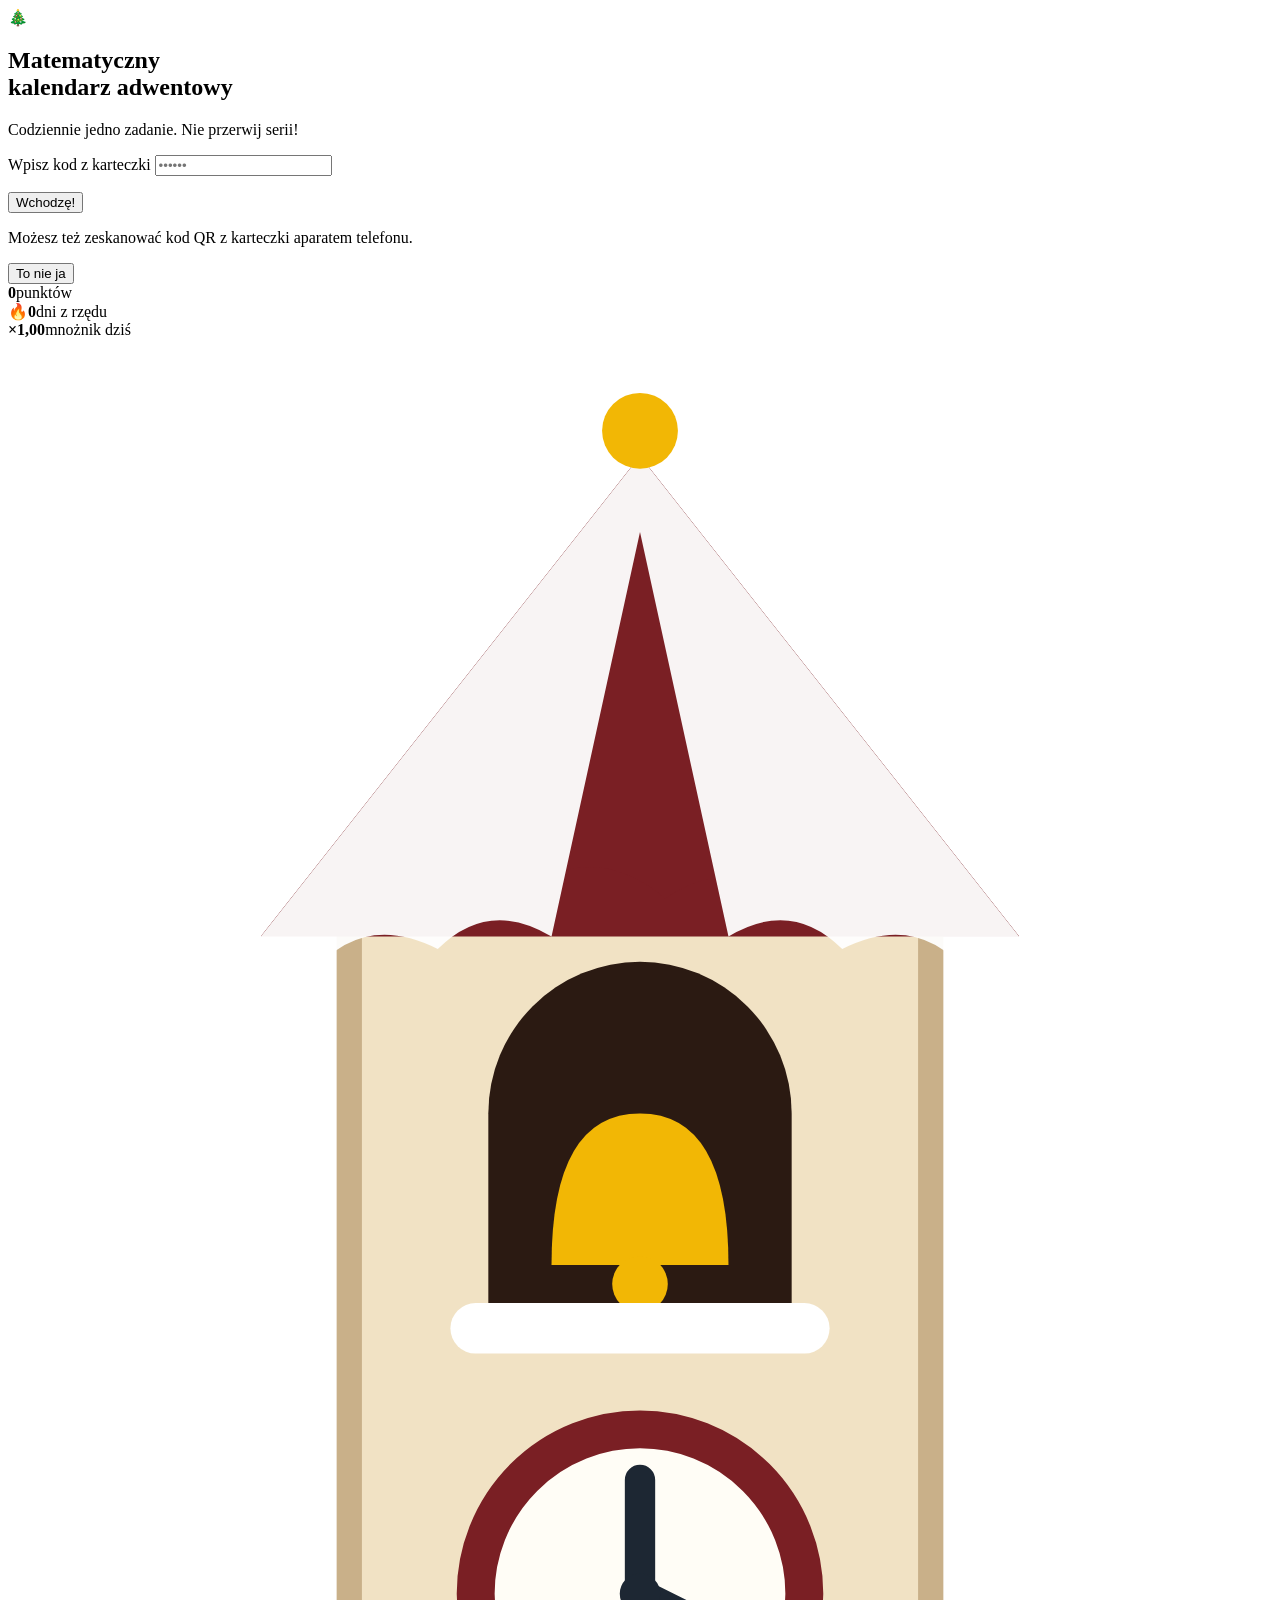
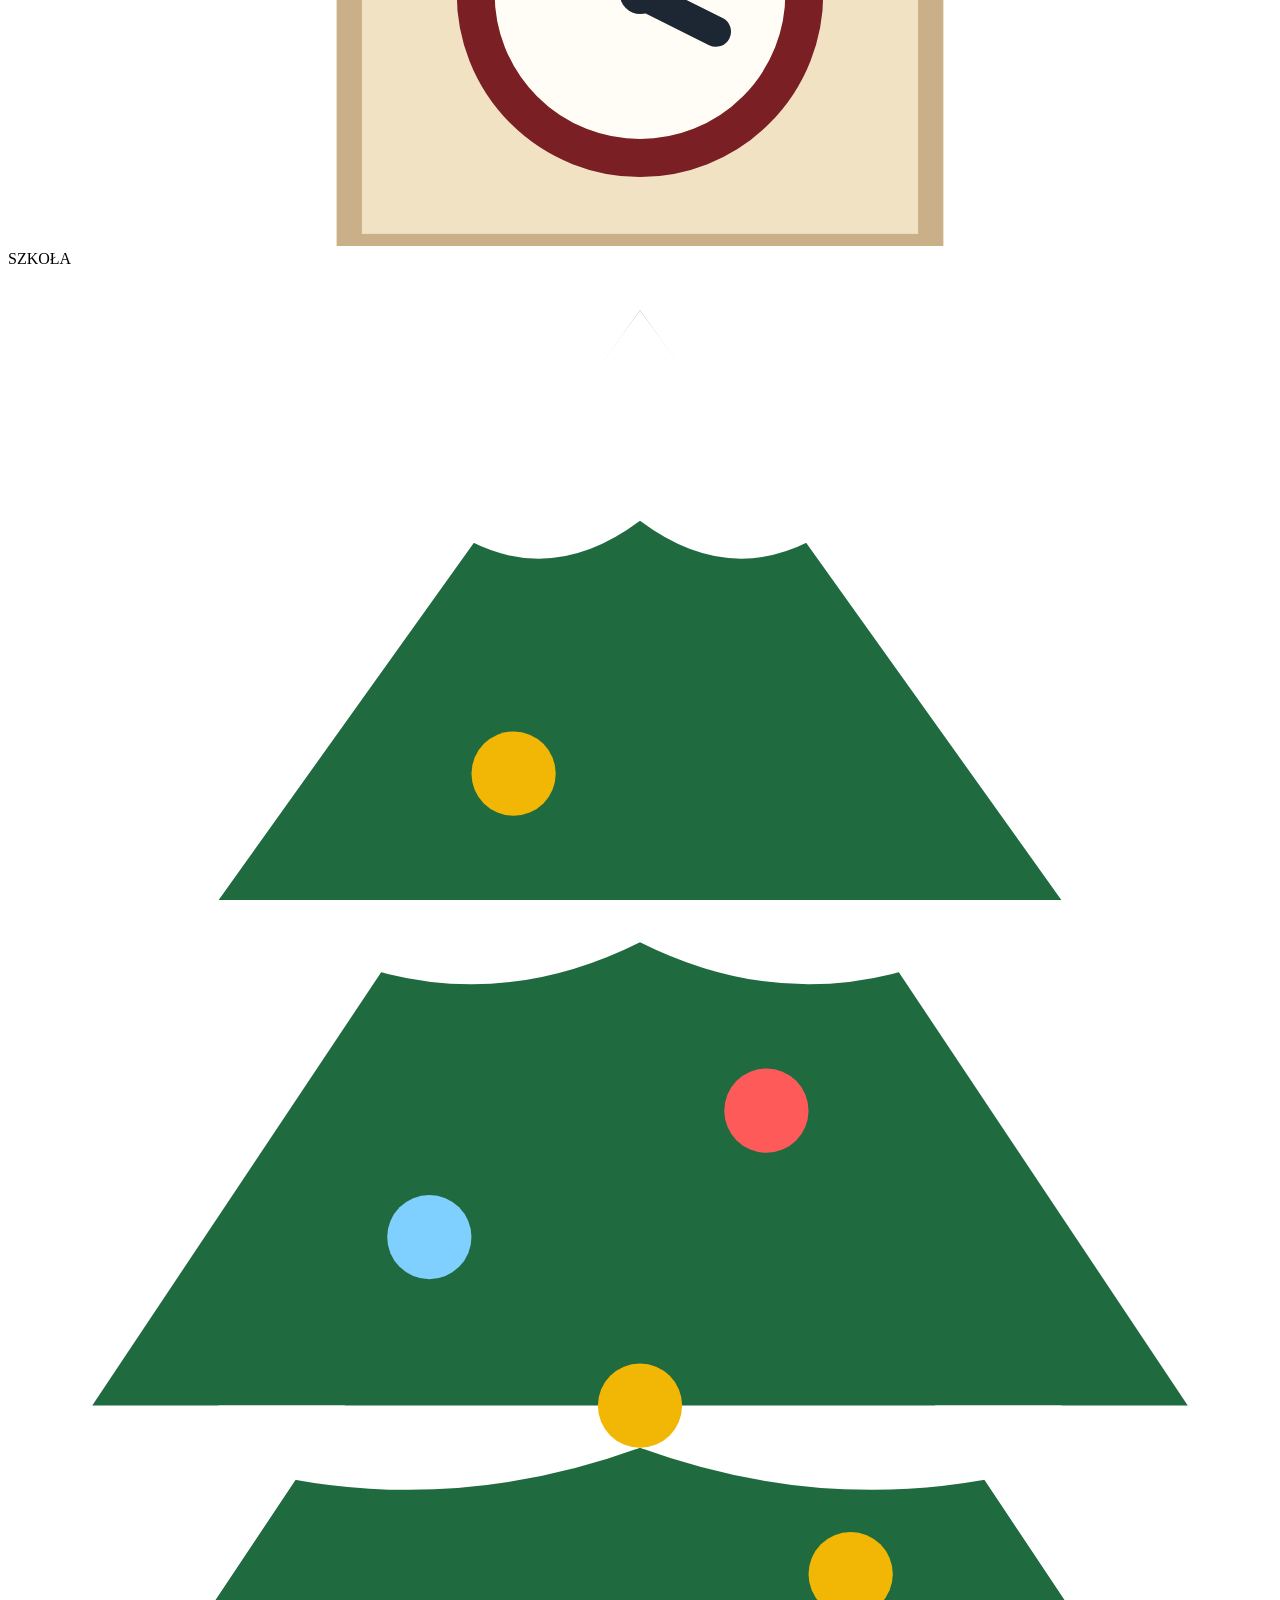
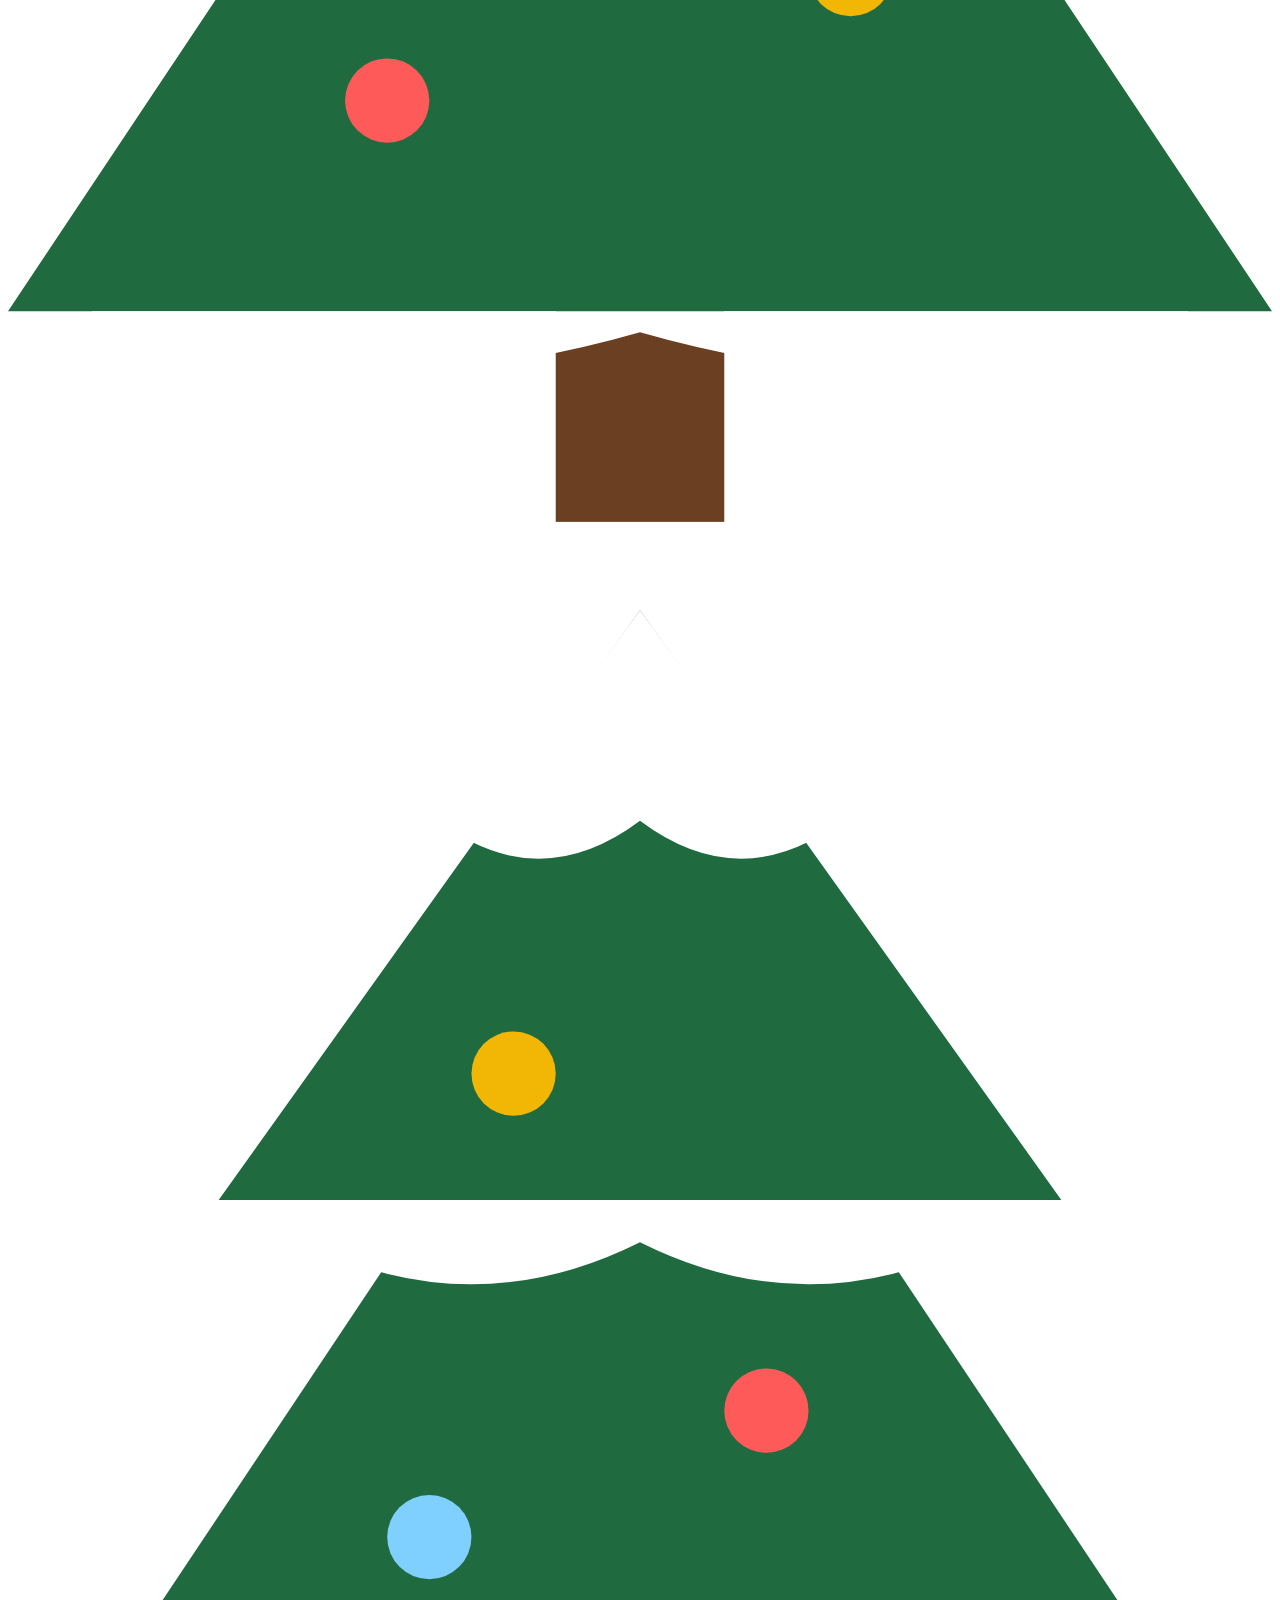
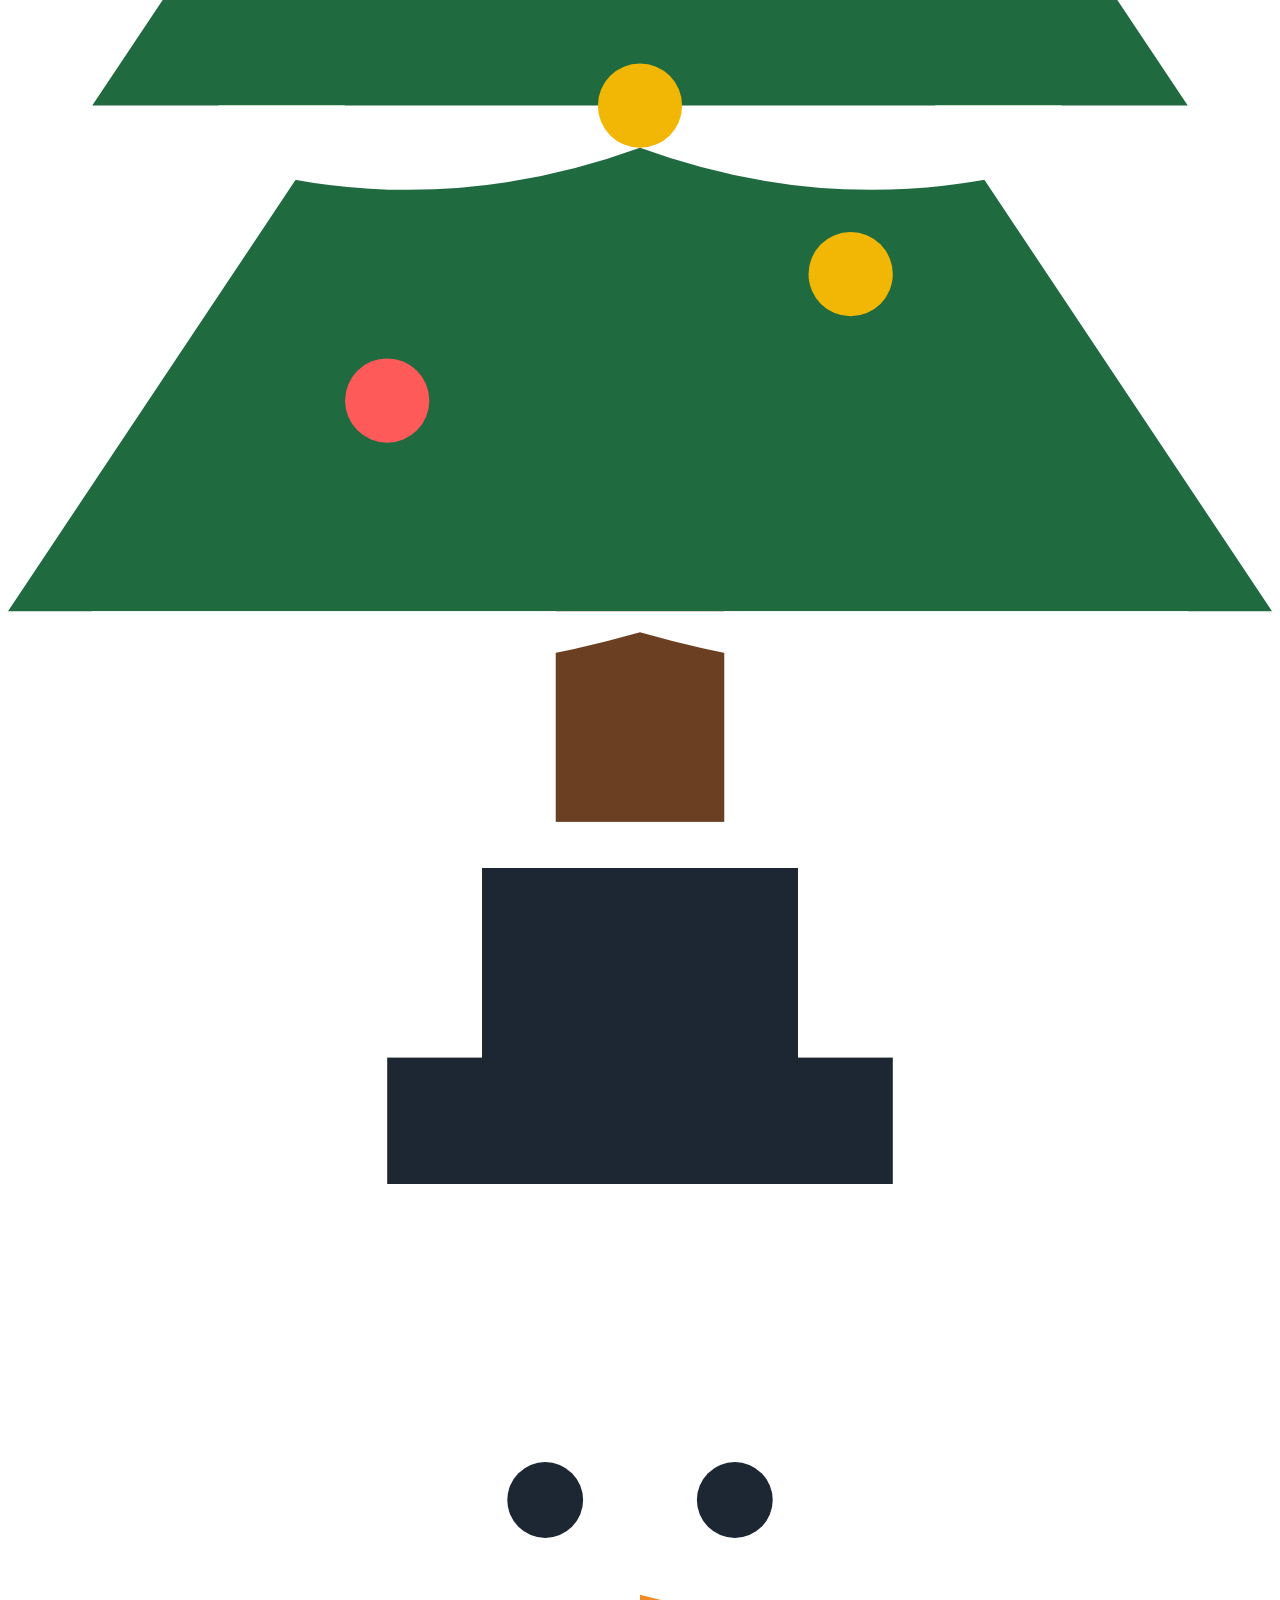
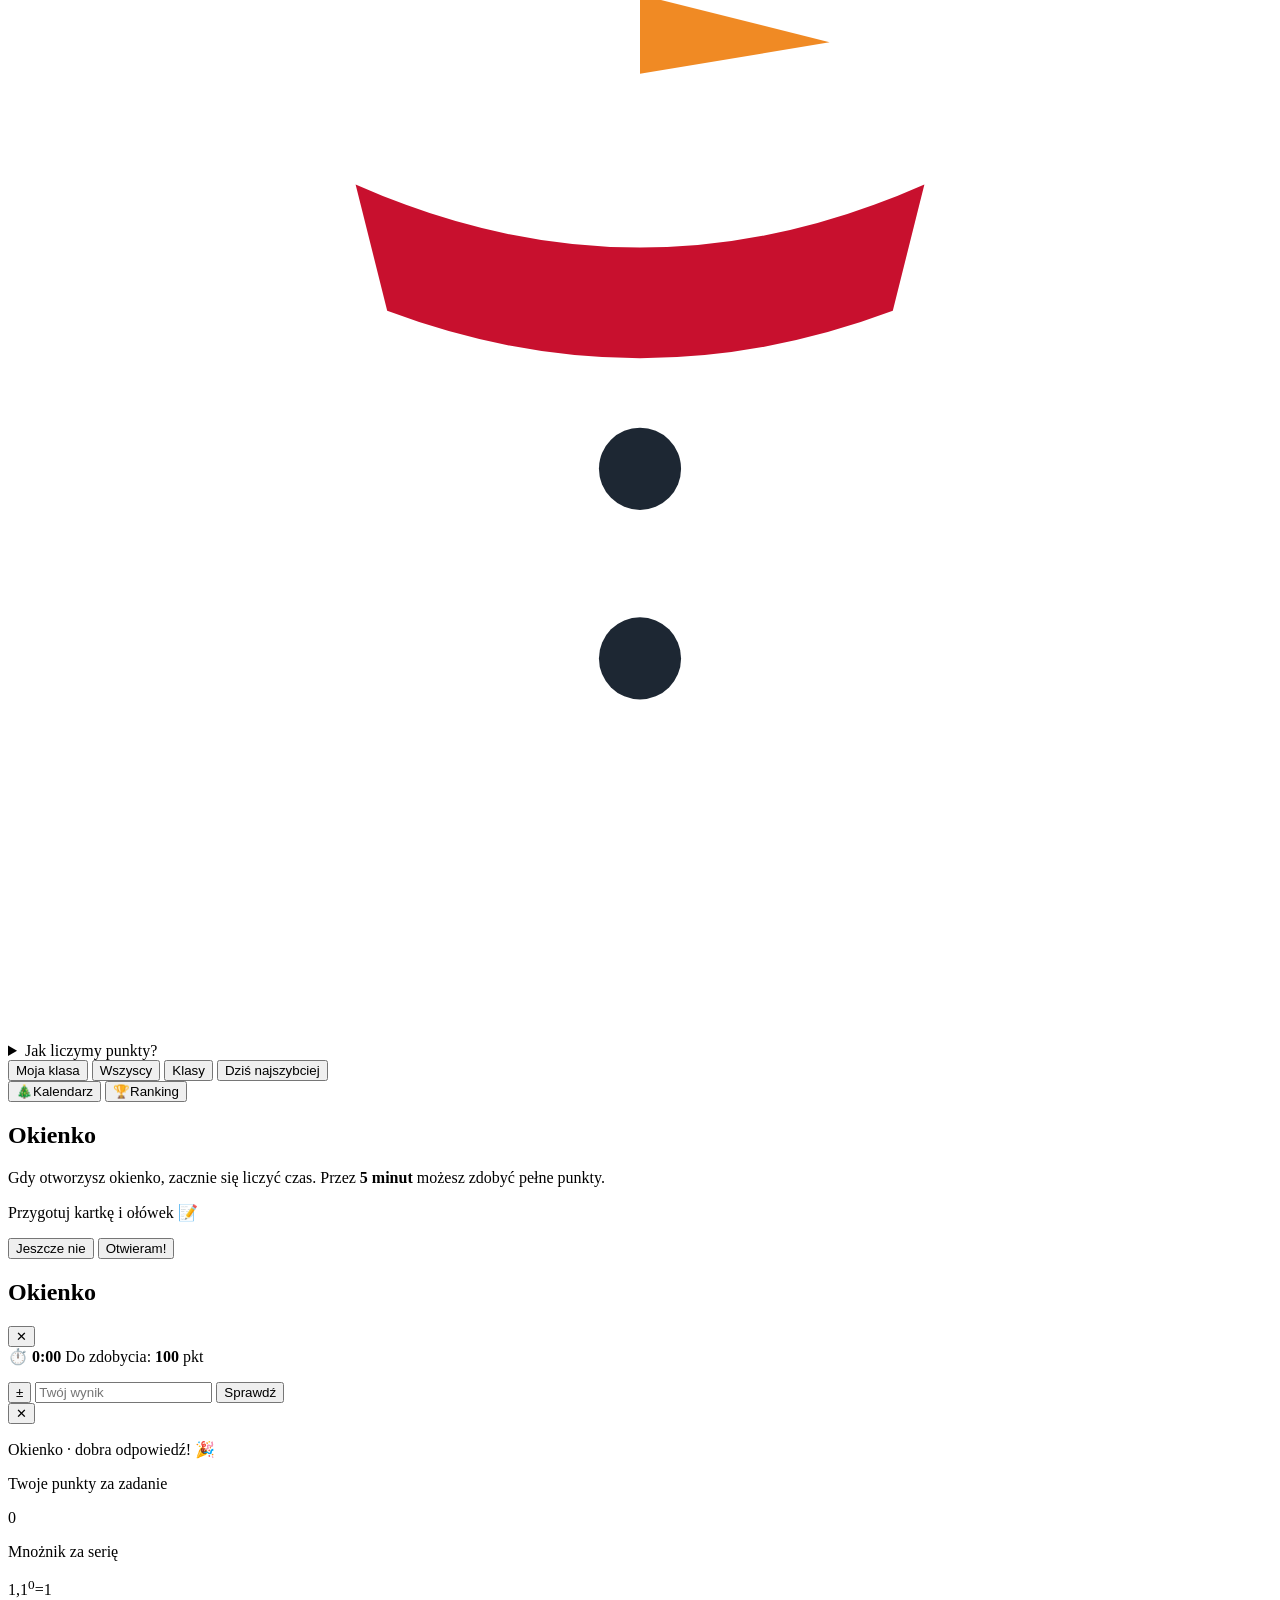
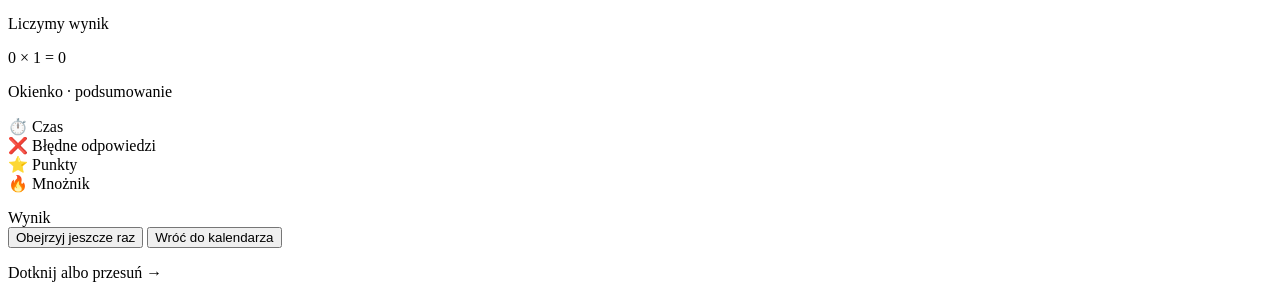
==== app/static/index.html @ 41e5430b "Add wrapped-style score story, GCP setup and deploy scripts" ====
<!doctype html>
<html lang="pl">
<head>
  <meta charset="utf-8">
  <meta name="viewport" content="width=device-width, initial-scale=1, viewport-fit=cover">
  <meta name="theme-color" content="#0f2a3f">
  <meta name="apple-mobile-web-app-capable" content="yes">
  <meta name="apple-mobile-web-app-status-bar-style" content="black-translucent">
  <meta name="apple-mobile-web-app-title" content="Adwent">
  <title>Matematyczny kalendarz adwentowy</title>
  <link rel="manifest" href="/manifest.json">
  <link rel="icon" href="/icon.svg" type="image/svg+xml">
  <link rel="apple-touch-icon" href="/icon.svg">
  <link rel="stylesheet" href="/style.css">
</head>
<body class="kid">
<div class="snow"></div>

<section id="login" class="screen login-screen hidden">
  <div class="login-hero">🎄</div>
  <h1>Matematyczny<br>kalendarz adwentowy</h1>
  <p class="lead">Codziennie jedno zadanie. Nie przerwij serii!</p>
  <form id="login-form" class="panel">
    <label for="code" class="label">Wpisz kod z karteczki</label>
    <input id="code" class="code-input" inputmode="numeric" pattern="[0-9]*" autocomplete="one-time-code" maxlength="6" placeholder="••••••">
    <p class="error" id="login-error"></p>
    <button class="btn block">Wchodzę!</button>
    <p class="muted hint">Możesz też zeskanować kod QR z karteczki aparatem telefonu.</p>
  </form>
</section>

<section id="main" class="hidden">
  <header class="topbar">
    <div class="who">
      <strong id="nick"></strong>
      <span id="class-name"></span>
    </div>
    <button class="btn ghost small" id="logout">To nie ja</button>
  </header>

  <div class="stats">
    <div class="stat"><b id="total">0</b><span>punktów</span></div>
    <div class="stat streak"><b><span class="flame">🔥</span><span id="streak">0</span></b><span>dni z rzędu</span></div>
    <div class="stat"><b id="mult">×1,00</b><span>mnożnik dziś</span></div>
  </div>

  <main class="content">
    <div id="tab-calendar">
      <p id="phase-note" class="panel note hidden"></p>
      <div class="school" aria-label="Kalendarz adwentowy w kształcie szkoły">
        <svg class="tower" viewBox="0 0 100 118" aria-hidden="true">
          <rect x="27" y="44" width="46" height="74" fill="#f1e2c4" stroke="#c9b089" stroke-width="2"/>
          <path d="M20 46 L50 8 L80 46 Z" fill="#7a1f24"/>
          <path d="M20 46 L50 8 L80 46 L74 46 Q70 41 64 44 Q58 39 52 43 Q46 38 40 43 Q34 39 28 44 Q24 42 20 46 Z" fill="#7a1f24"/>
          <path d="M50 8 L80 46 L76 49 Q72 44 66 47 Q62 43 57 46 L50 14 L43 46 Q38 43 34 47 Q28 44 24 49 L20 46 Z" fill="#fff" opacity=".95"/>
          <circle cx="50" cy="6" r="3" fill="#f2b705"/>
          <path d="M38 76 V60 a12 12 0 0 1 24 0 V76 Z" fill="#2b1a12"/>
          <path d="M43 72 q0 -12 7 -12 q7 0 7 12 Z" fill="#f2b705"/>
          <circle cx="50" cy="73.5" r="2.2" fill="#f2b705"/>
          <rect x="35" y="75" width="30" height="4" rx="2" fill="#fff"/>
          <circle cx="50" cy="98" r="13" fill="#fffdf6" stroke="#7a1f24" stroke-width="3"/>
          <path d="M50 98 V89 M50 98 L56 101" stroke="#1d2733" stroke-width="2.4" stroke-linecap="round"/>
          <circle cx="50" cy="98" r="1.6" fill="#1d2733"/>
        </svg>
        <div class="roof"></div>
        <div class="facade">
          <div class="sign"><span>SZKOŁA</span></div>
          <div class="floors" id="grid"></div>
          <div class="ground">
            <div class="ground-window"></div>
            <div class="entrance">
              <div class="wreath"></div>
              <div class="entrance-door"></div>
              <div class="steps"></div>
            </div>
            <div class="ground-window"></div>
          </div>
        </div>
        <svg class="tree left" viewBox="0 0 60 90" aria-hidden="true"><use href="#tree"/></svg>
        <svg class="tree right" viewBox="0 0 60 90" aria-hidden="true"><use href="#tree"/></svg>
        <svg class="snowman" viewBox="0 0 40 56" aria-hidden="true">
          <circle cx="20" cy="42" r="13" fill="#fff"/><circle cx="20" cy="22" r="9.5" fill="#fff"/>
          <rect x="12" y="6" width="16" height="4" fill="#1d2733"/><rect x="15" y="0" width="10" height="8" fill="#1d2733"/>
          <circle cx="17" cy="20" r="1.2" fill="#1d2733"/><circle cx="23" cy="20" r="1.2" fill="#1d2733"/>
          <path d="M20 23 l6 1.5 -6 1 Z" fill="#f08a24"/>
          <path d="M11 29 q9 4 18 0 l-1 4 q-8 3 -16 0 Z" fill="#c8102e"/>
          <circle cx="20" cy="38" r="1.3" fill="#1d2733"/><circle cx="20" cy="44" r="1.3" fill="#1d2733"/>
        </svg>
        <div class="snowbank"></div>
      </div>
      <svg width="0" height="0" style="position:absolute" aria-hidden="true">
        <symbol id="tree" viewBox="0 0 60 90">
          <rect x="26" y="74" width="8" height="14" fill="#6b3f22"/>
          <path d="M30 2 L50 30 H40 L56 54 H44 L60 78 H0 L16 54 H4 L20 30 H10 Z" fill="#1f6b3f"/>
          <path d="M30 2 L38 13 Q34 15 30 12 Q26 15 22 13 Z M14 32 Q22 36 30 32 Q38 36 46 32 L44 30 H16 Z M8 56 Q19 60 30 56 Q41 60 52 56 L50 54 H10 Z M3 79 Q16 83 30 79 Q44 83 57 79 L56 78 H4 Z" fill="#fff"/>
          <circle cx="24" cy="24" r="2" fill="#f2b705"/><circle cx="36" cy="40" r="2" fill="#ff5a5a"/>
          <circle cx="20" cy="46" r="2" fill="#7fd0ff"/><circle cx="40" cy="62" r="2" fill="#f2b705"/>
          <circle cx="18" cy="68" r="2" fill="#ff5a5a"/><circle cx="30" cy="54" r="2" fill="#f2b705"/>
        </symbol>
      </svg>
      <details class="panel rules">
        <summary>Jak liczymy punkty?</summary>
        <p class="rules-formula">P = (100 − 10·<i>m</i> − 1·<i>b</i>) × 1,1<sup class="gold">N</sup></p>
        <ul>
          <li><b>m</b> – zaczęte minuty ponad 5:00 (pierwsze 5 minut bez kary)</li>
          <li><b>b</b> – błędne odpowiedzi</li>
          <li><b class="gold">N</b> – ile dni z rzędu masz rozwiązane przed dzisiaj</li>
          <li>Za dobrą odpowiedź zawsze co najmniej 10 pkt.</li>
          <li>Opuszczony dzień zeruje serię!</li>
        </ul>
      </details>
    </div>

    <div id="tab-rankings" class="hidden">
      <div class="subtabs" id="ranking-tabs">
        <button class="subtab active" data-r="my_class">Moja klasa</button>
        <button class="subtab" data-r="school">Wszyscy</button>
        <button class="subtab" data-r="classes">Klasy</button>
        <button class="subtab" data-r="today">Dziś najszybciej</button>
      </div>
      <div id="ranking-body" class="panel ranking"></div>
    </div>
  </main>

  <nav class="bottom-nav">
    <button class="tab active" data-tab="calendar"><span>🎄</span>Kalendarz</button>
    <button class="tab" data-tab="rankings"><span>🏆</span>Ranking</button>
  </nav>
</section>

<div id="intro-modal" class="sheet-bg hidden">
  <div class="sheet small-sheet">
    <h2>Okienko <span id="intro-day"></span></h2>
    <p>Gdy otworzysz okienko, zacznie się liczyć czas. Przez <b>5 minut</b> możesz zdobyć pełne punkty.</p>
    <p class="muted">Przygotuj kartkę i ołówek 📝</p>
    <div class="sheet-actions">
      <button class="btn secondary" data-close>Jeszcze nie</button>
      <button class="btn" id="intro-go">Otwieram!</button>
    </div>
  </div>
</div>

<div id="task-modal" class="sheet-bg hidden">
  <div class="sheet task-sheet">
    <div class="sheet-head">
      <h2>Okienko <span id="task-day"></span></h2>
      <button class="close" data-close aria-label="Zamknij">✕</button>
    </div>
    <div class="timer" id="timer-box">
      <span>⏱️ <b id="timer">0:00</b></span>
      <span>Do zdobycia: <b id="potential">100</b> pkt</span>
    </div>
    <div class="sheet-body">
      <div class="task-text" id="task-text"></div>
    </div>
    <form id="answer-form" class="answer-bar">
      <p class="feedback" id="feedback"></p>
      <div class="answer-row">
        <button type="button" class="btn secondary sign" id="sign-toggle" aria-label="Zmień znak">±</button>
        <input id="answer" class="answer-input" inputmode="decimal" autocomplete="off" placeholder="Twój wynik">
        <button class="btn green">Sprawdź</button>
      </div>
    </form>
  </div>
</div>


<div id="wrapped" class="wrapped hidden" aria-live="polite">
  <div class="wr-progress" id="wr-progress"><i></i><i></i><i></i><i></i></div>
  <button class="wr-close" id="wr-close" aria-label="Zamknij">✕</button>

  <section class="wr-slide s-points">
    <p class="wr-kicker">Okienko <span class="wr-day"></span> · dobra odpowiedź! 🎉</p>
    <p class="wr-label">Twoje punkty za zadanie</p>
    <div class="wr-big" id="wr-base">0</div>
    <ul class="wr-rows" id="wr-rows"></ul>
  </section>

  <section class="wr-slide s-mult">
    <p class="wr-kicker">Mnożnik za serię</p>
    <div class="wr-formula"><span>1,1</span><sup id="wr-n">0</sup><span class="wr-eq">=</span><span id="wr-mult">1</span></div>
    <div class="wr-chips" id="wr-chips"></div>
    <p class="wr-text" id="wr-mult-text"></p>
  </section>

  <section class="wr-slide s-score">
    <p class="wr-kicker">Liczymy wynik</p>
    <div class="wr-equation">
      <span class="eq-part" id="wr-eq-points">0</span>
      <span class="eq-part" id="wr-eq-times">× 1</span>
      <span class="eq-part eq-eq" id="wr-eq-eq">=</span>
      <span class="eq-part slot" id="wr-eq-result">0</span>
    </div>
    <p class="wr-text" id="wr-score-text"></p>
  </section>

  <section class="wr-slide s-summary">
    <p class="wr-kicker">Okienko <span class="wr-day"></span> · podsumowanie</p>
    <div class="wr-card">
      <p class="wr-task" id="wr-task"></p>
      <dl class="wr-stats">
        <div><dt>⏱️ Czas</dt><dd id="wr-sum-time"></dd></div>
        <div><dt>❌ Błędne odpowiedzi</dt><dd id="wr-sum-wrong"></dd></div>
        <div><dt>⭐ Punkty</dt><dd id="wr-sum-base"></dd></div>
        <div><dt>🔥 Mnożnik</dt><dd id="wr-sum-mult"></dd></div>
      </dl>
      <div class="wr-final"><span>Wynik</span><b id="wr-sum-score"></b></div>
    </div>
    <div class="wr-actions">
      <button class="btn secondary" id="wr-replay">Obejrzyj jeszcze raz</button>
      <button class="btn" id="wr-done">Wróć do kalendarza</button>
    </div>
  </section>

  <p class="wr-hint" id="wr-hint">Dotknij albo przesuń →</p>
</div>

<script src="/kid.js"></script>
</body>
</html>
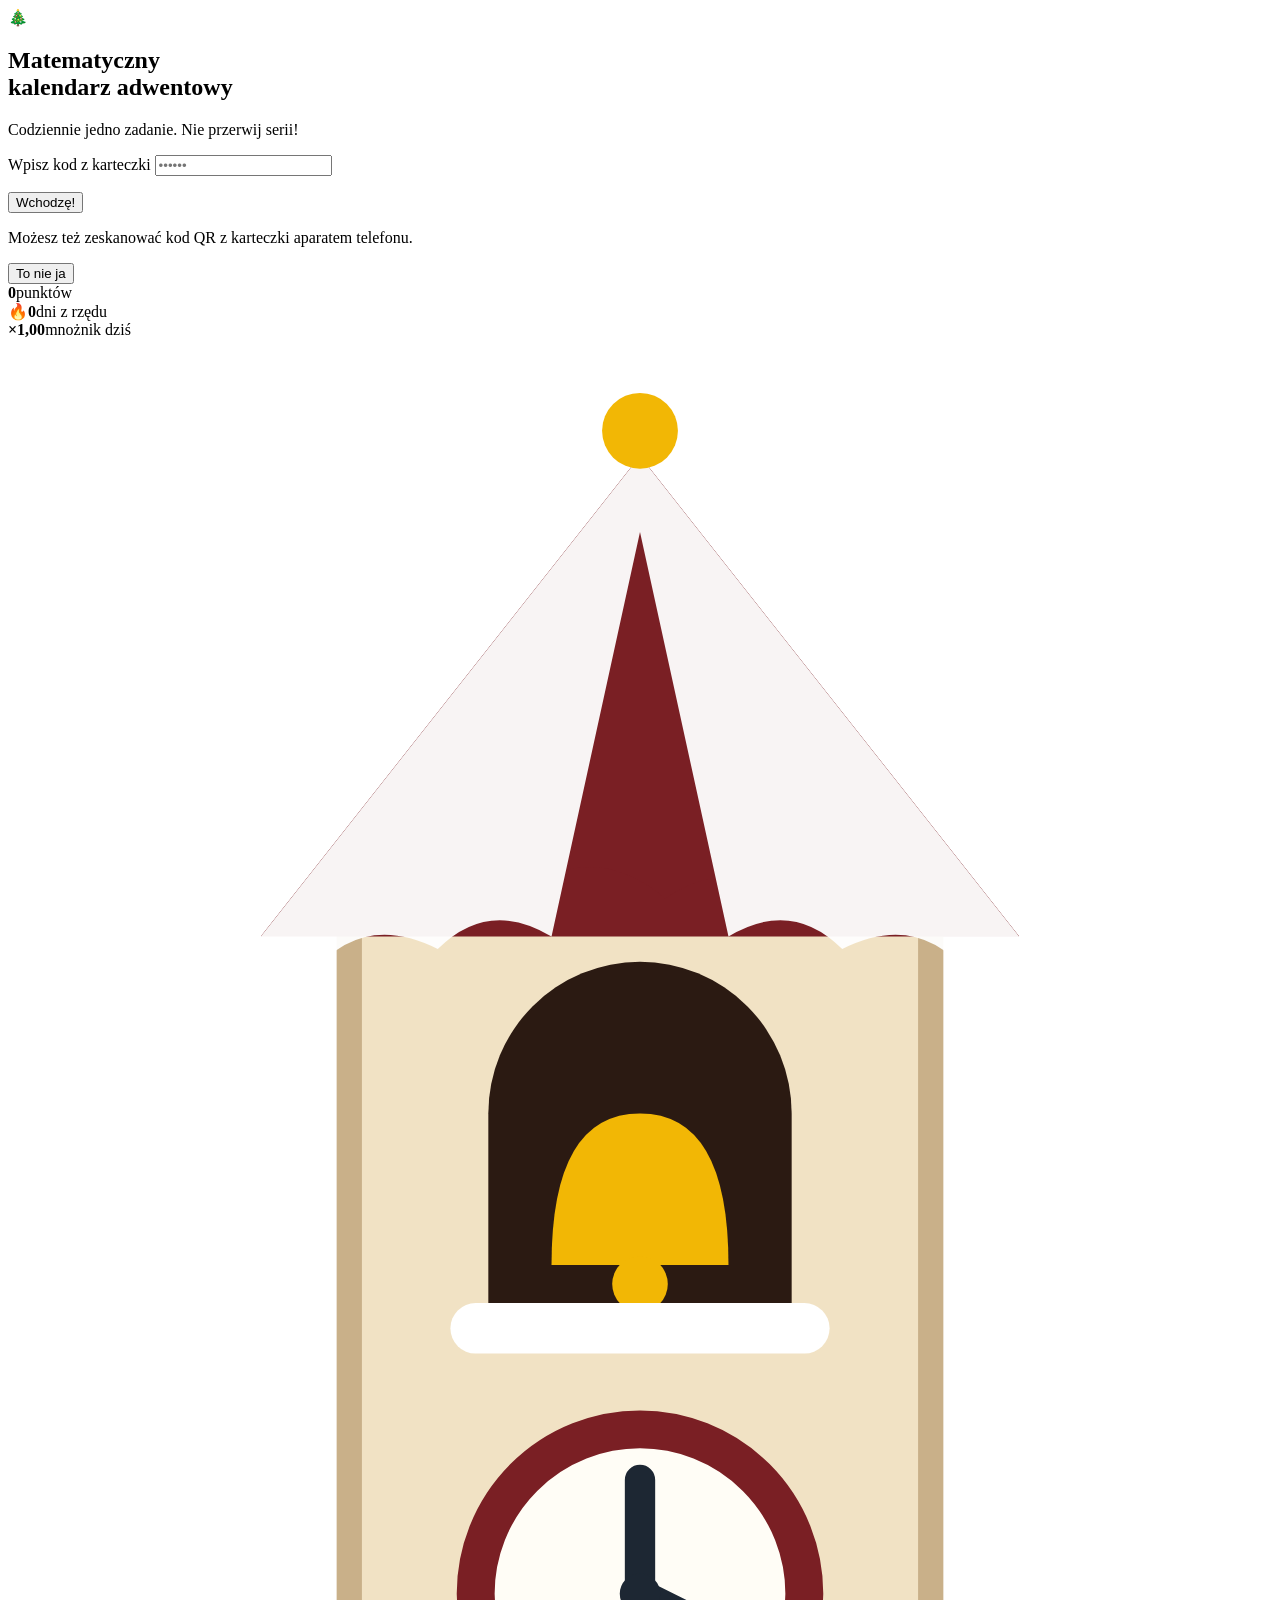
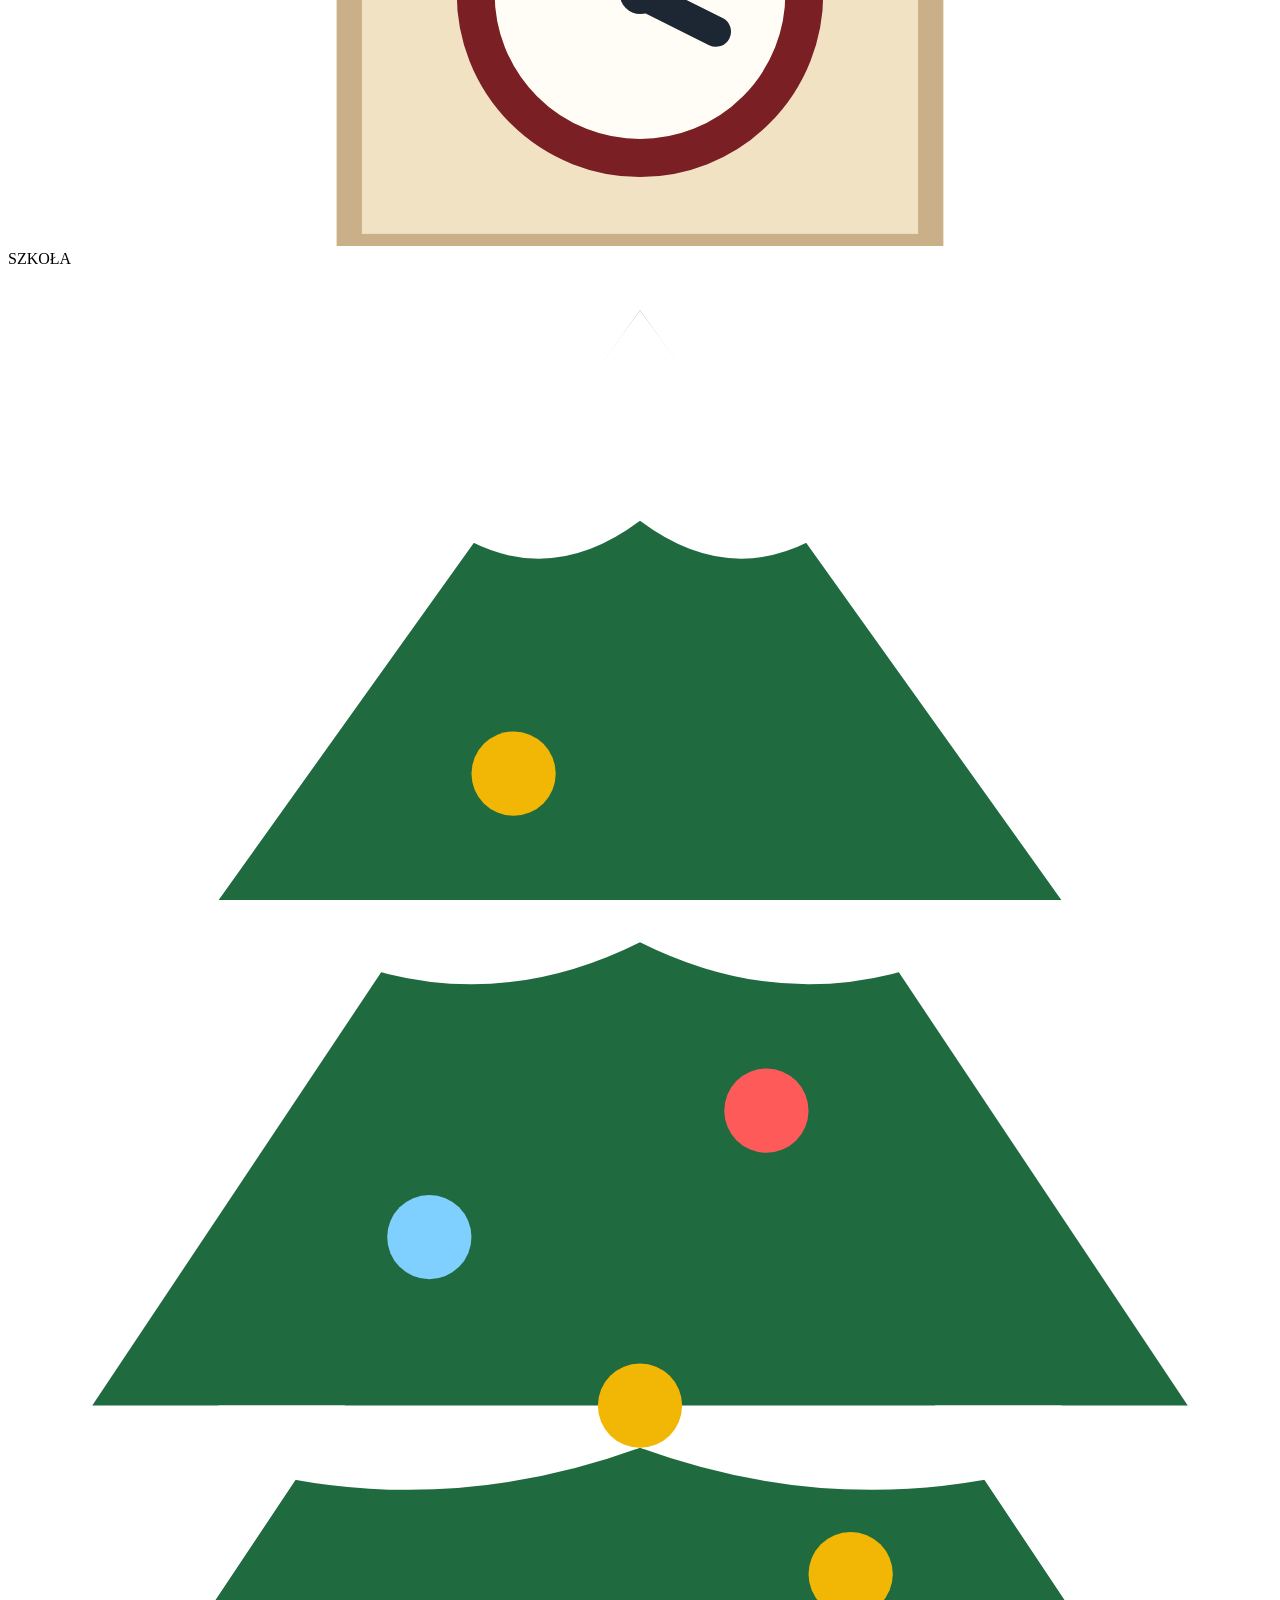
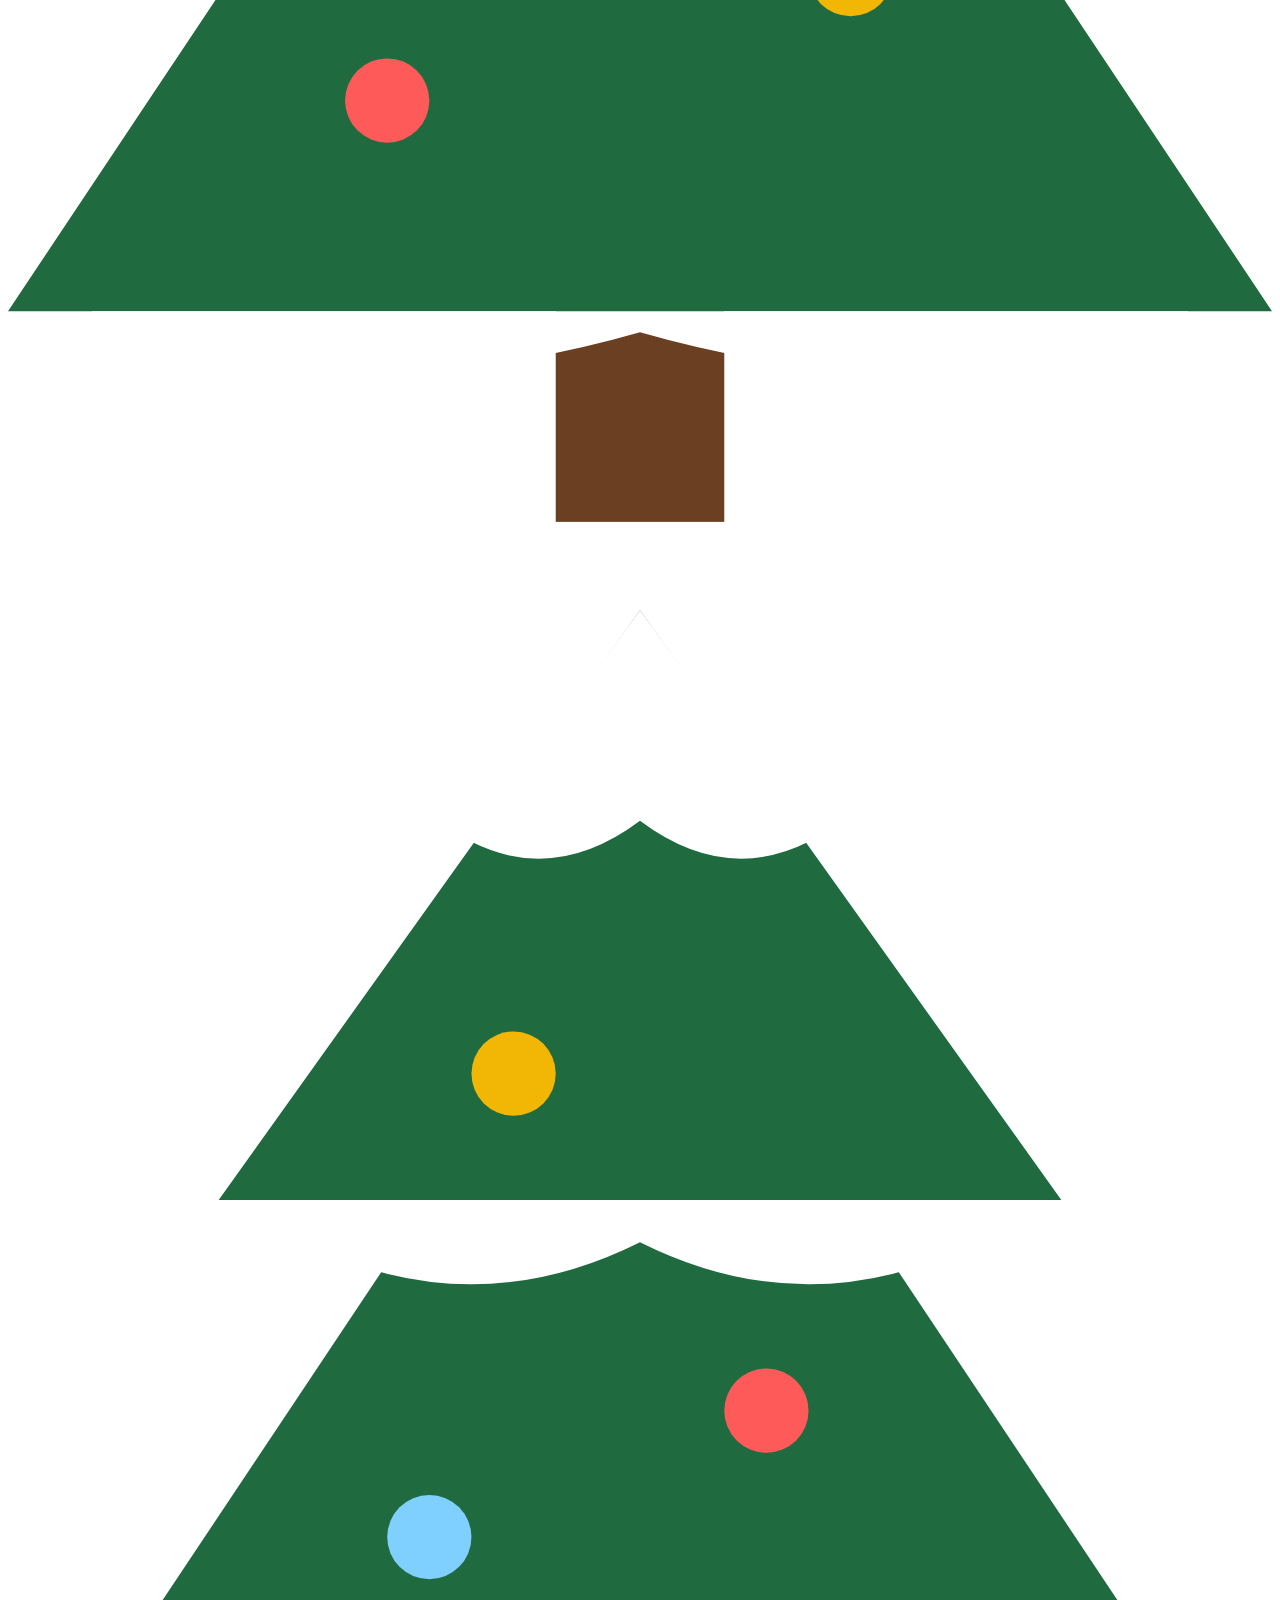
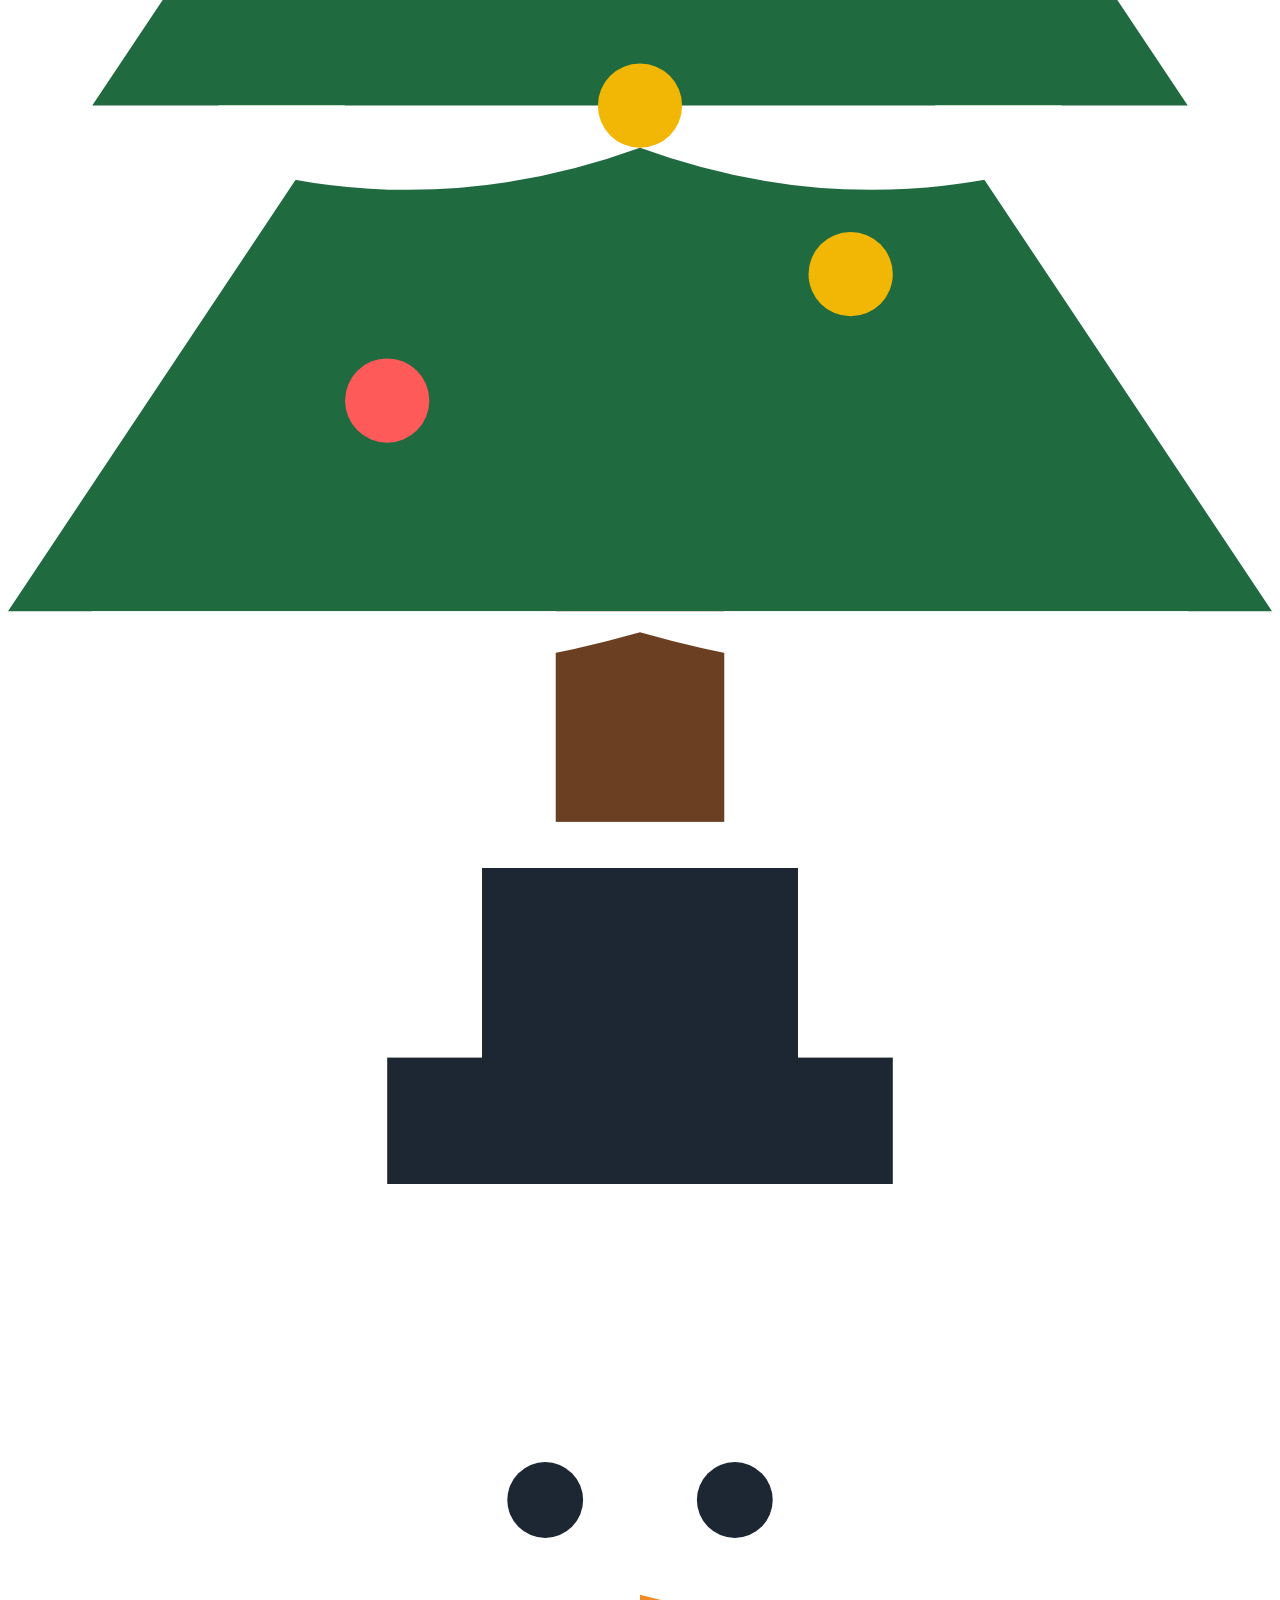
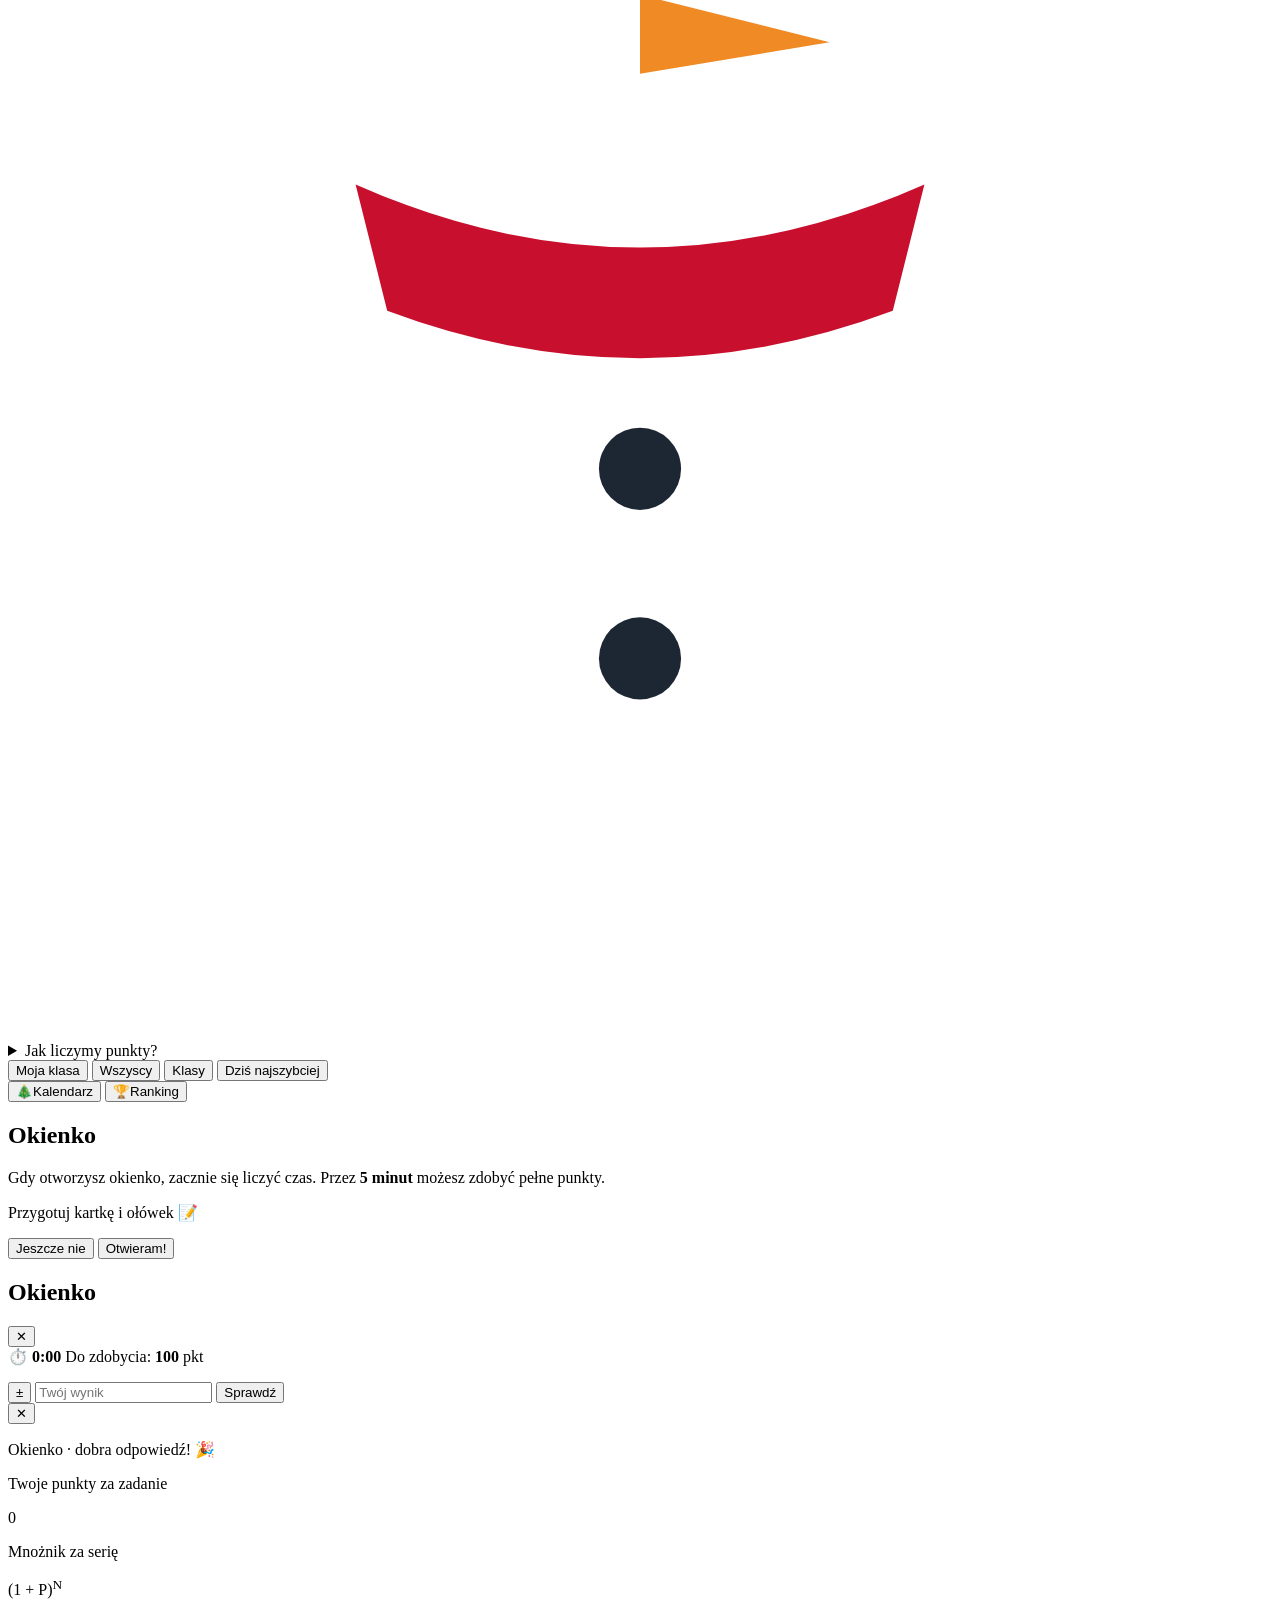
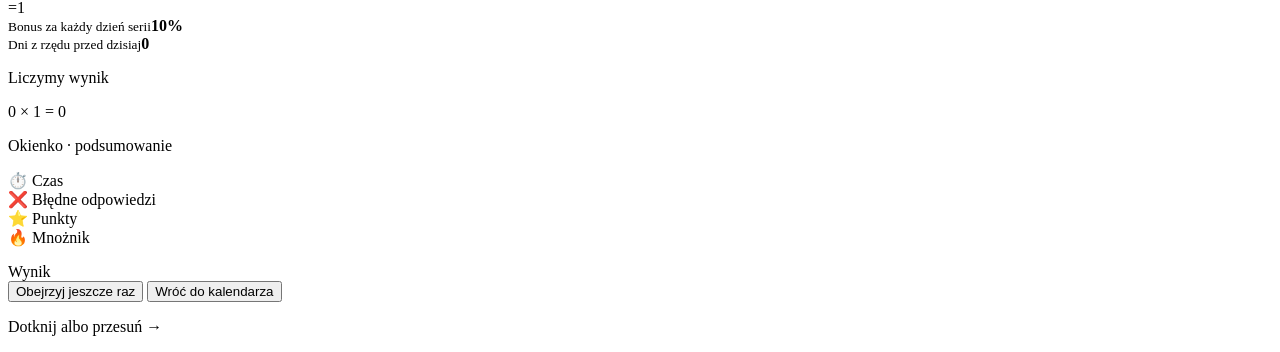
==== commit 57ad41bf: "Animate streak bonus and days flying into the (1 + P)^N multiplier formula" ====
--- a/app/static/index.html
+++ b/app/static/index.html
@@ -178,7 +178,12 @@
 
   <section class="wr-slide s-mult">
     <p class="wr-kicker">Mnożnik za serię</p>
-    <div class="wr-formula"><span>1,1</span><sup id="wr-n">0</sup><span class="wr-eq">=</span><span id="wr-mult">1</span></div>
+    <div class="wr-formula">(1 + <span class="wr-var" id="wr-p">P</span>)<sup class="wr-var" id="wr-n">N</sup></div>
+    <div class="wr-formula wr-result"><span class="wr-eq">=</span><span id="wr-mult">1</span></div>
+    <div class="wr-facts">
+      <div class="wr-fact" id="wr-fact-p"><small>Bonus za każdy dzień serii</small><b id="wr-fact-p-val">10%</b></div>
+      <div class="wr-fact" id="wr-fact-n"><small>Dni z rzędu przed dzisiaj</small><b id="wr-fact-n-val">0</b></div>
+    </div>
     <div class="wr-chips" id="wr-chips"></div>
     <p class="wr-text" id="wr-mult-text"></p>
   </section>
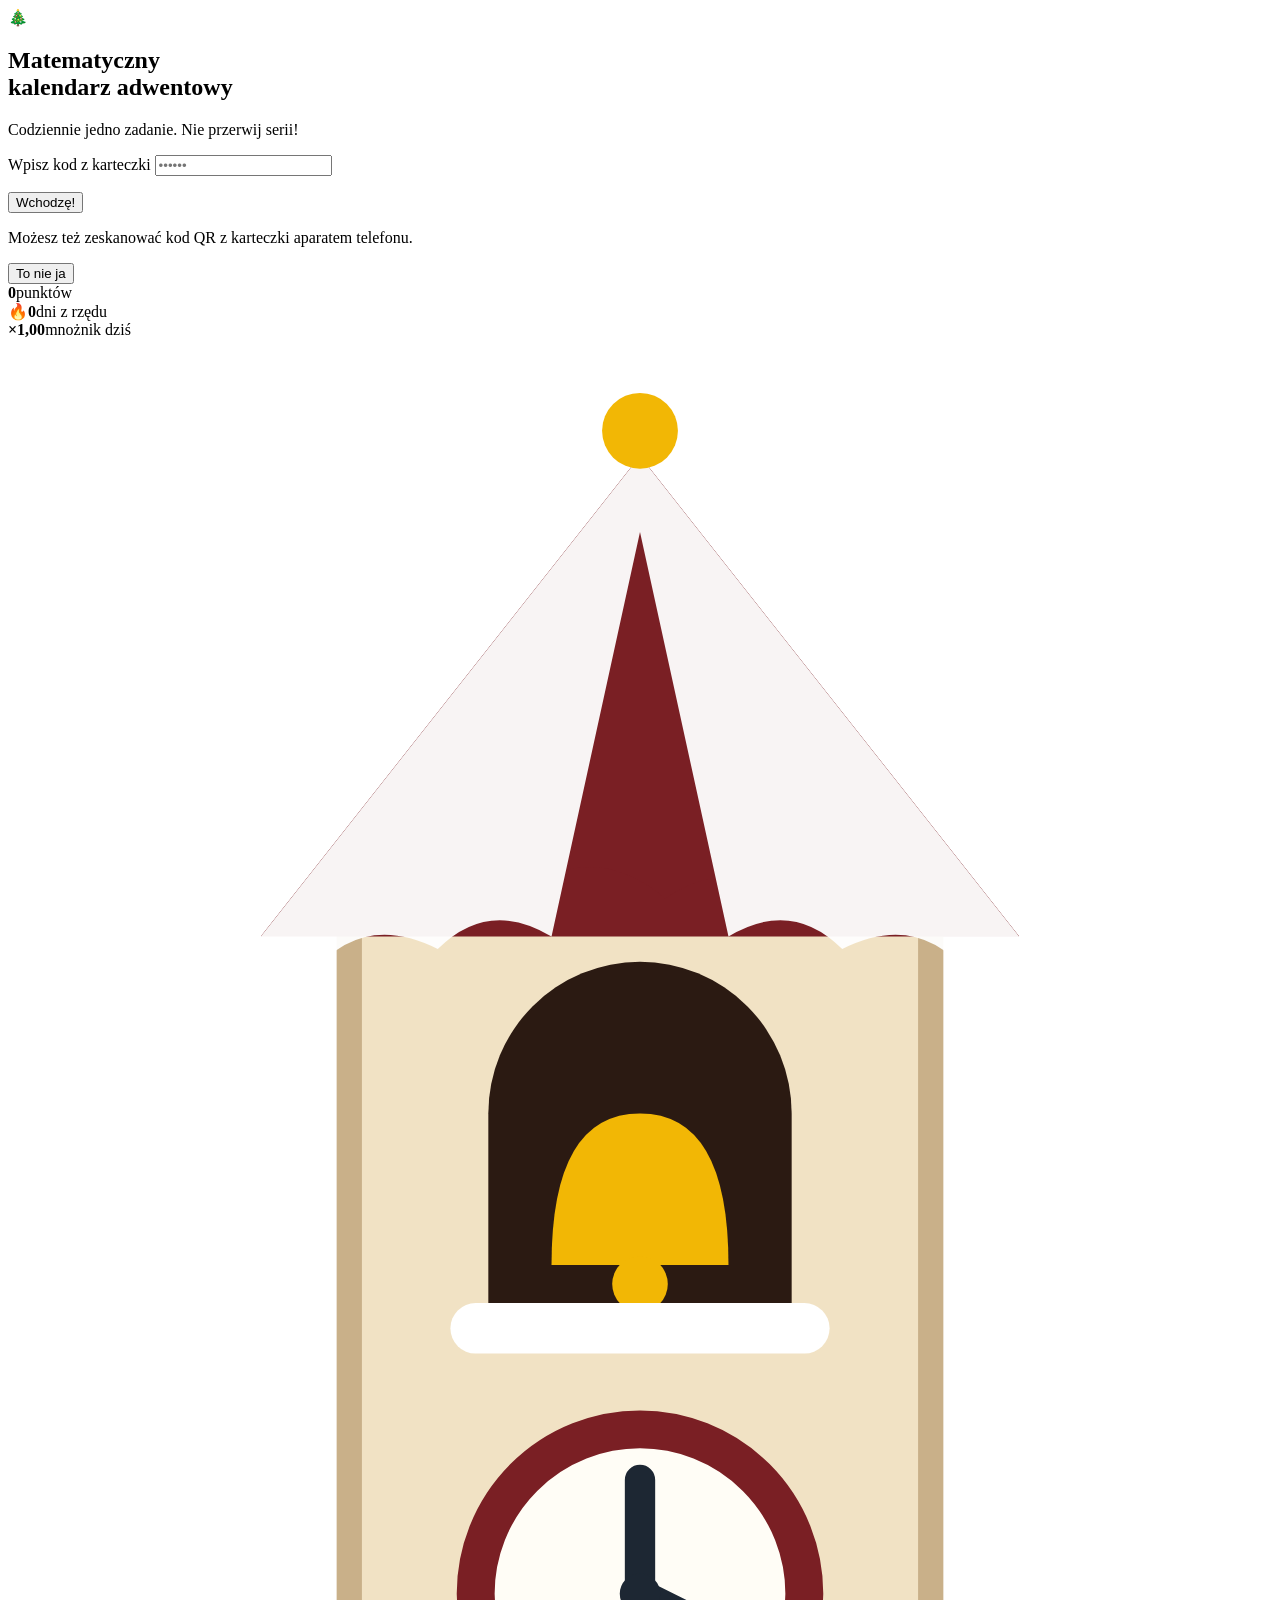
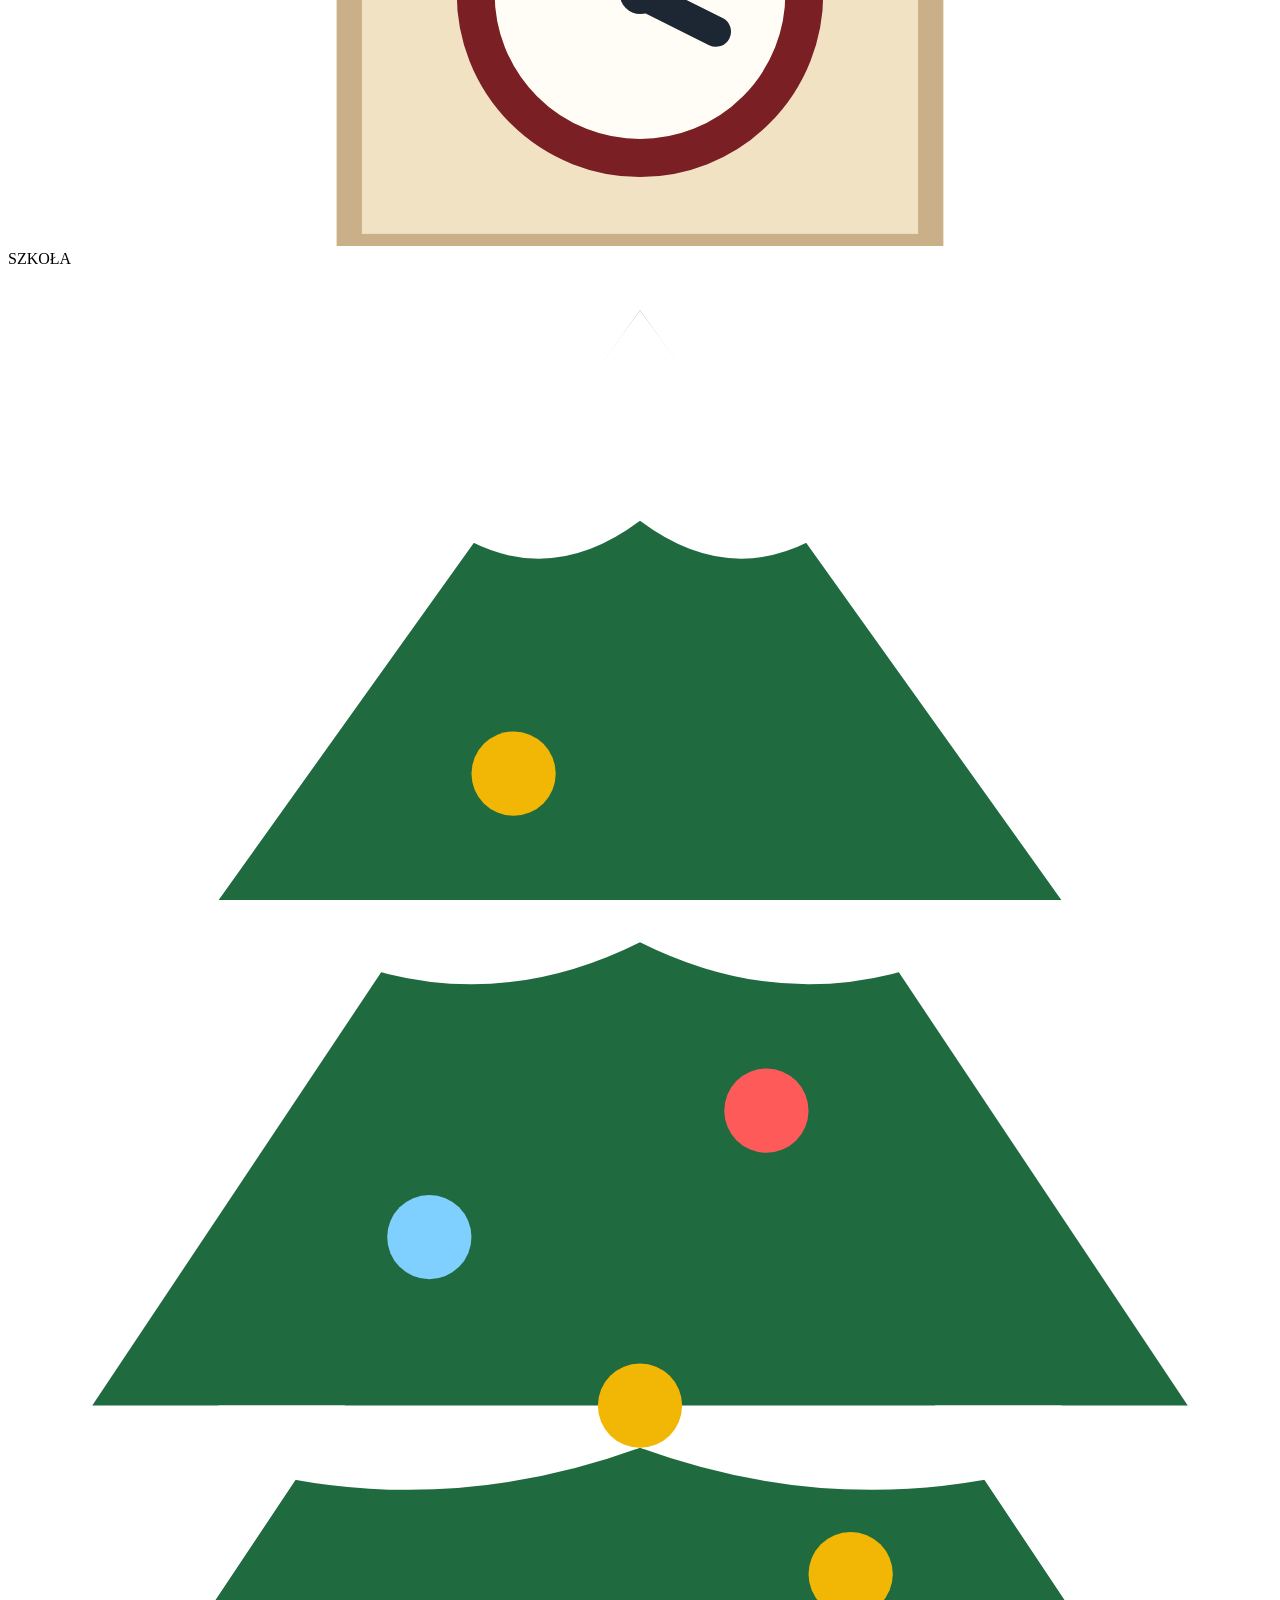
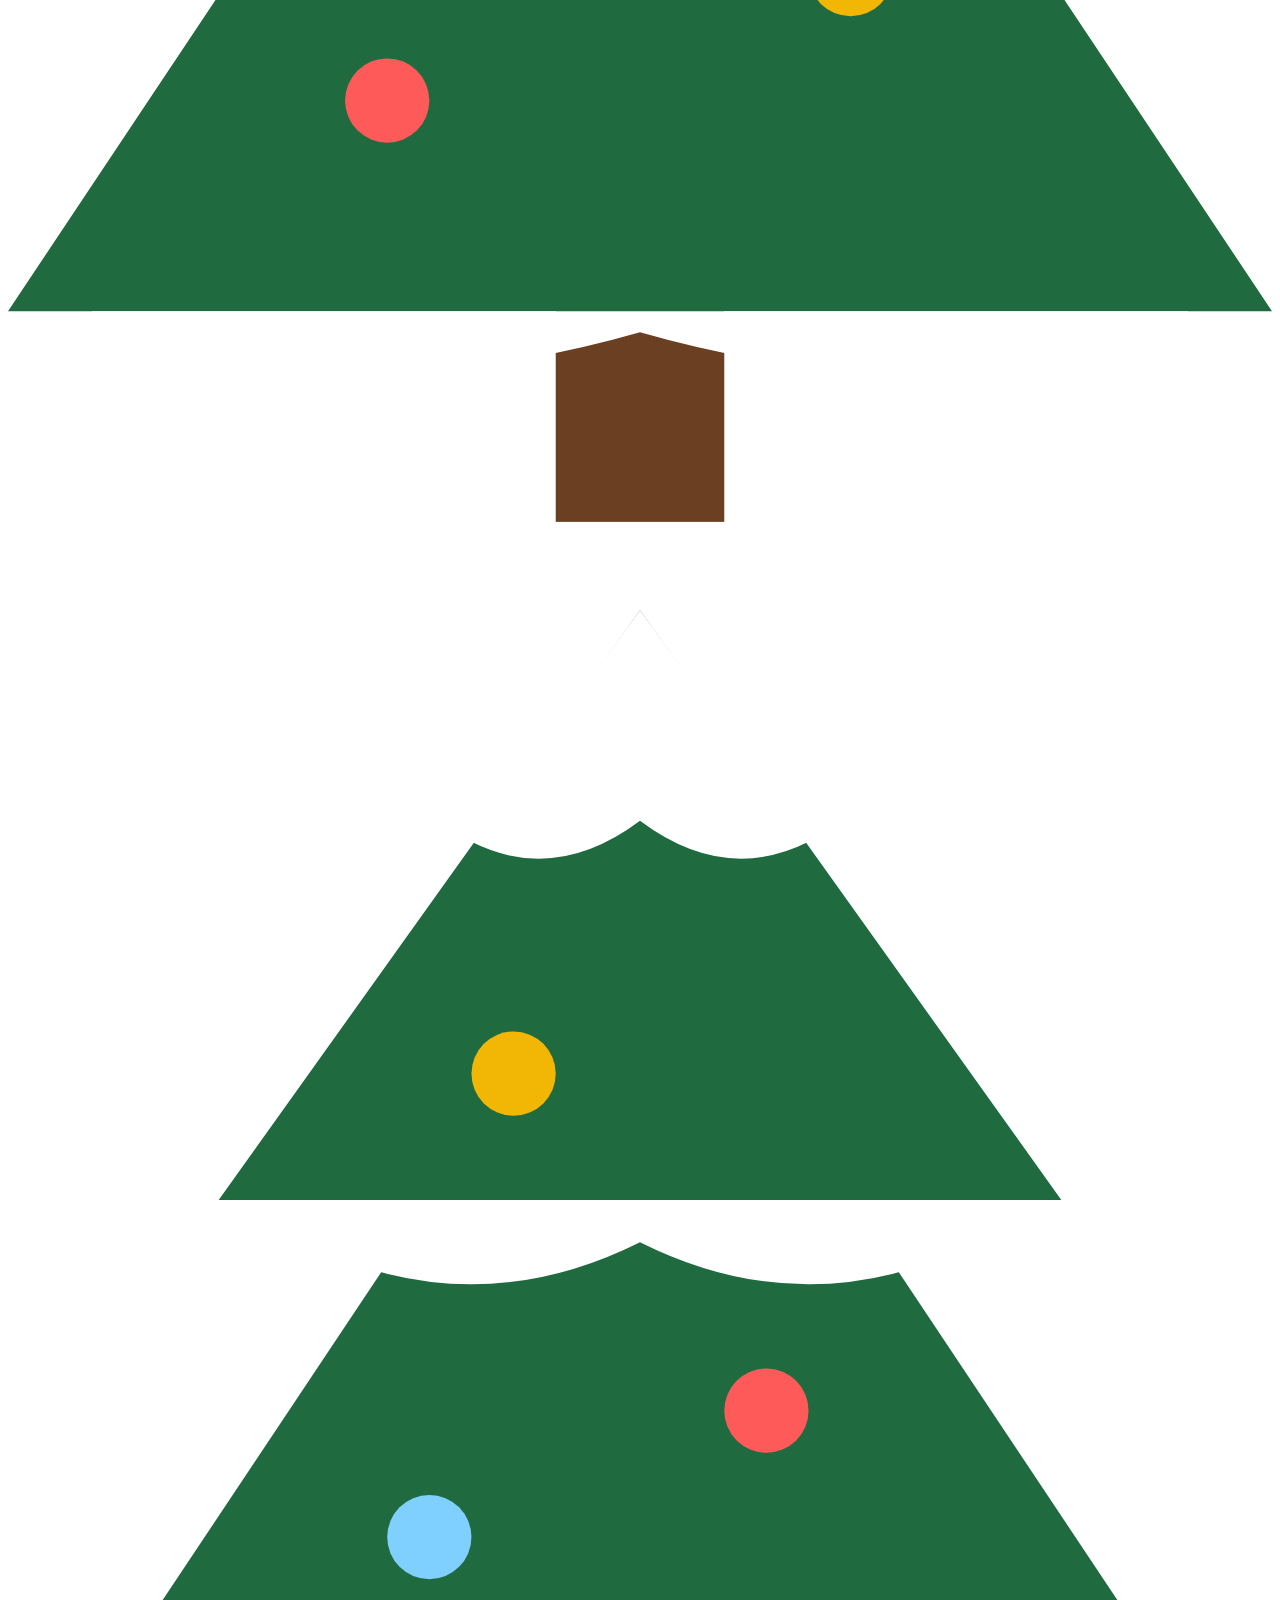
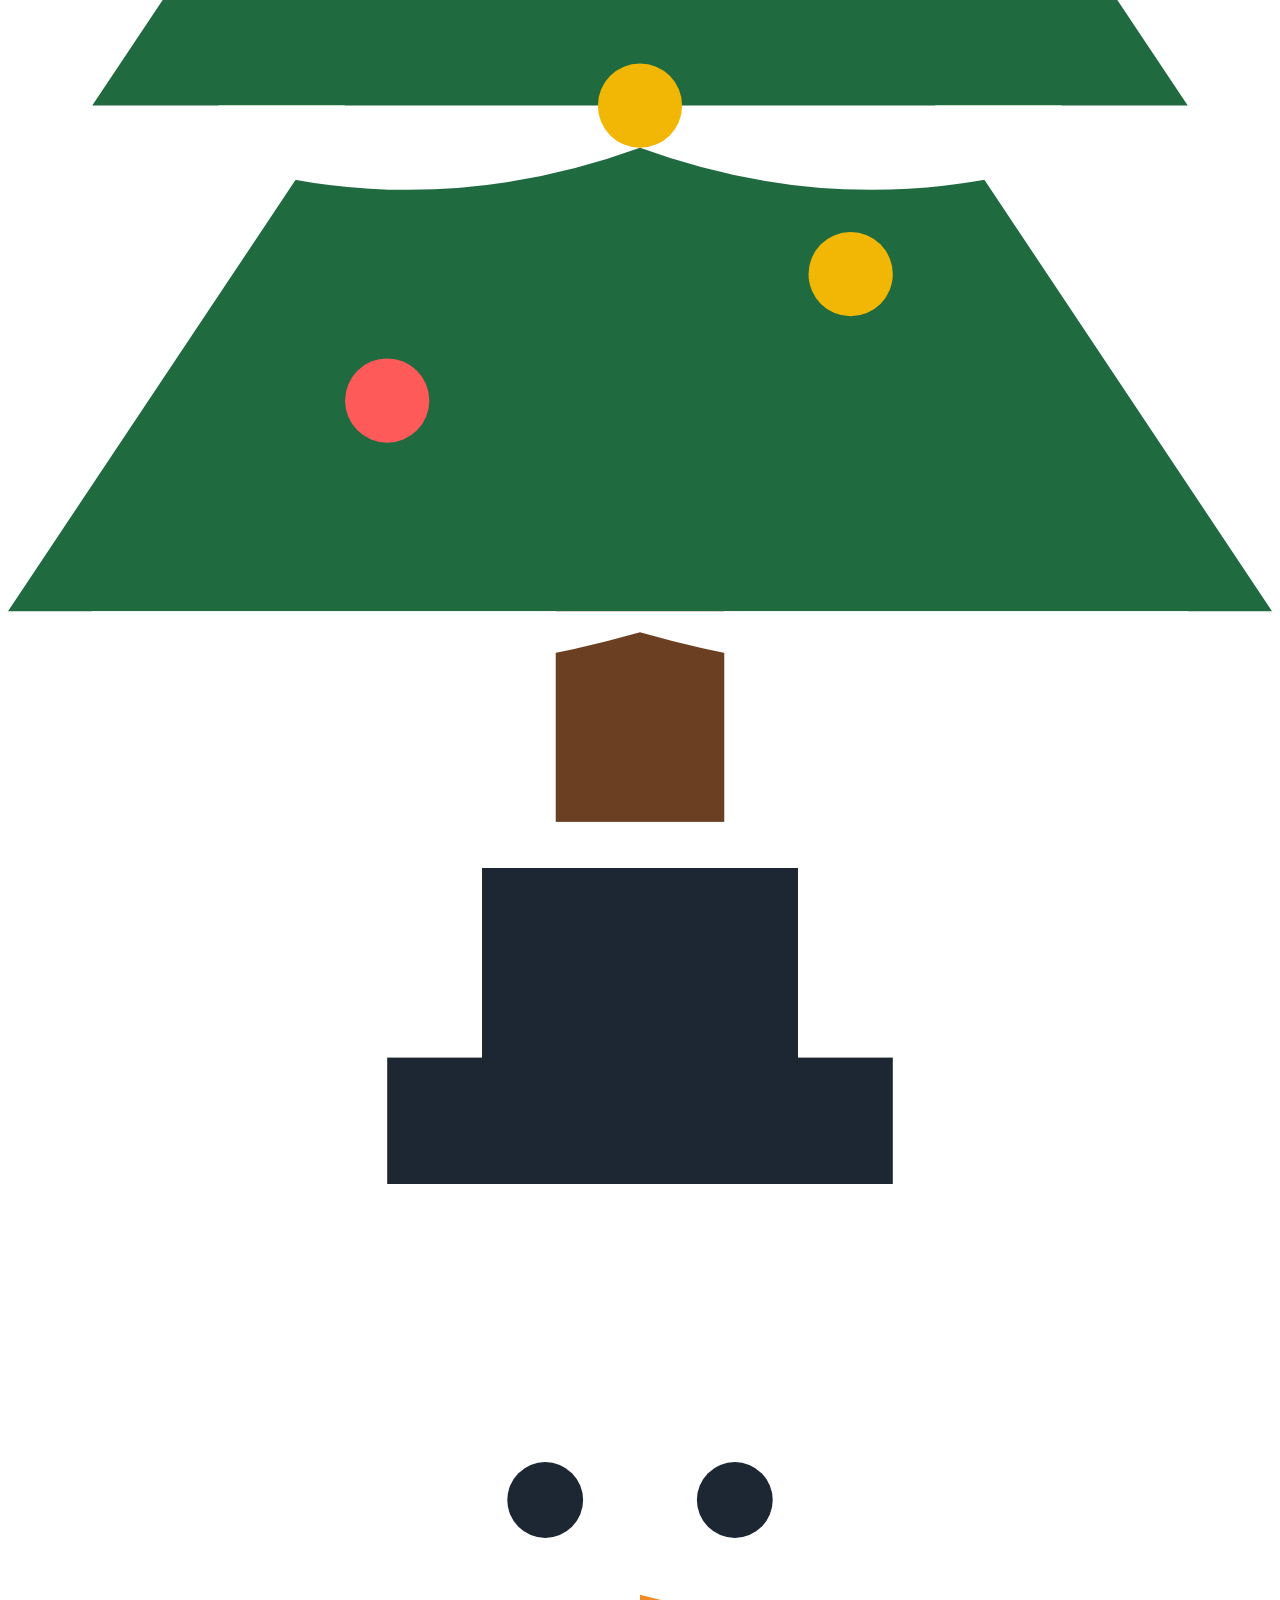
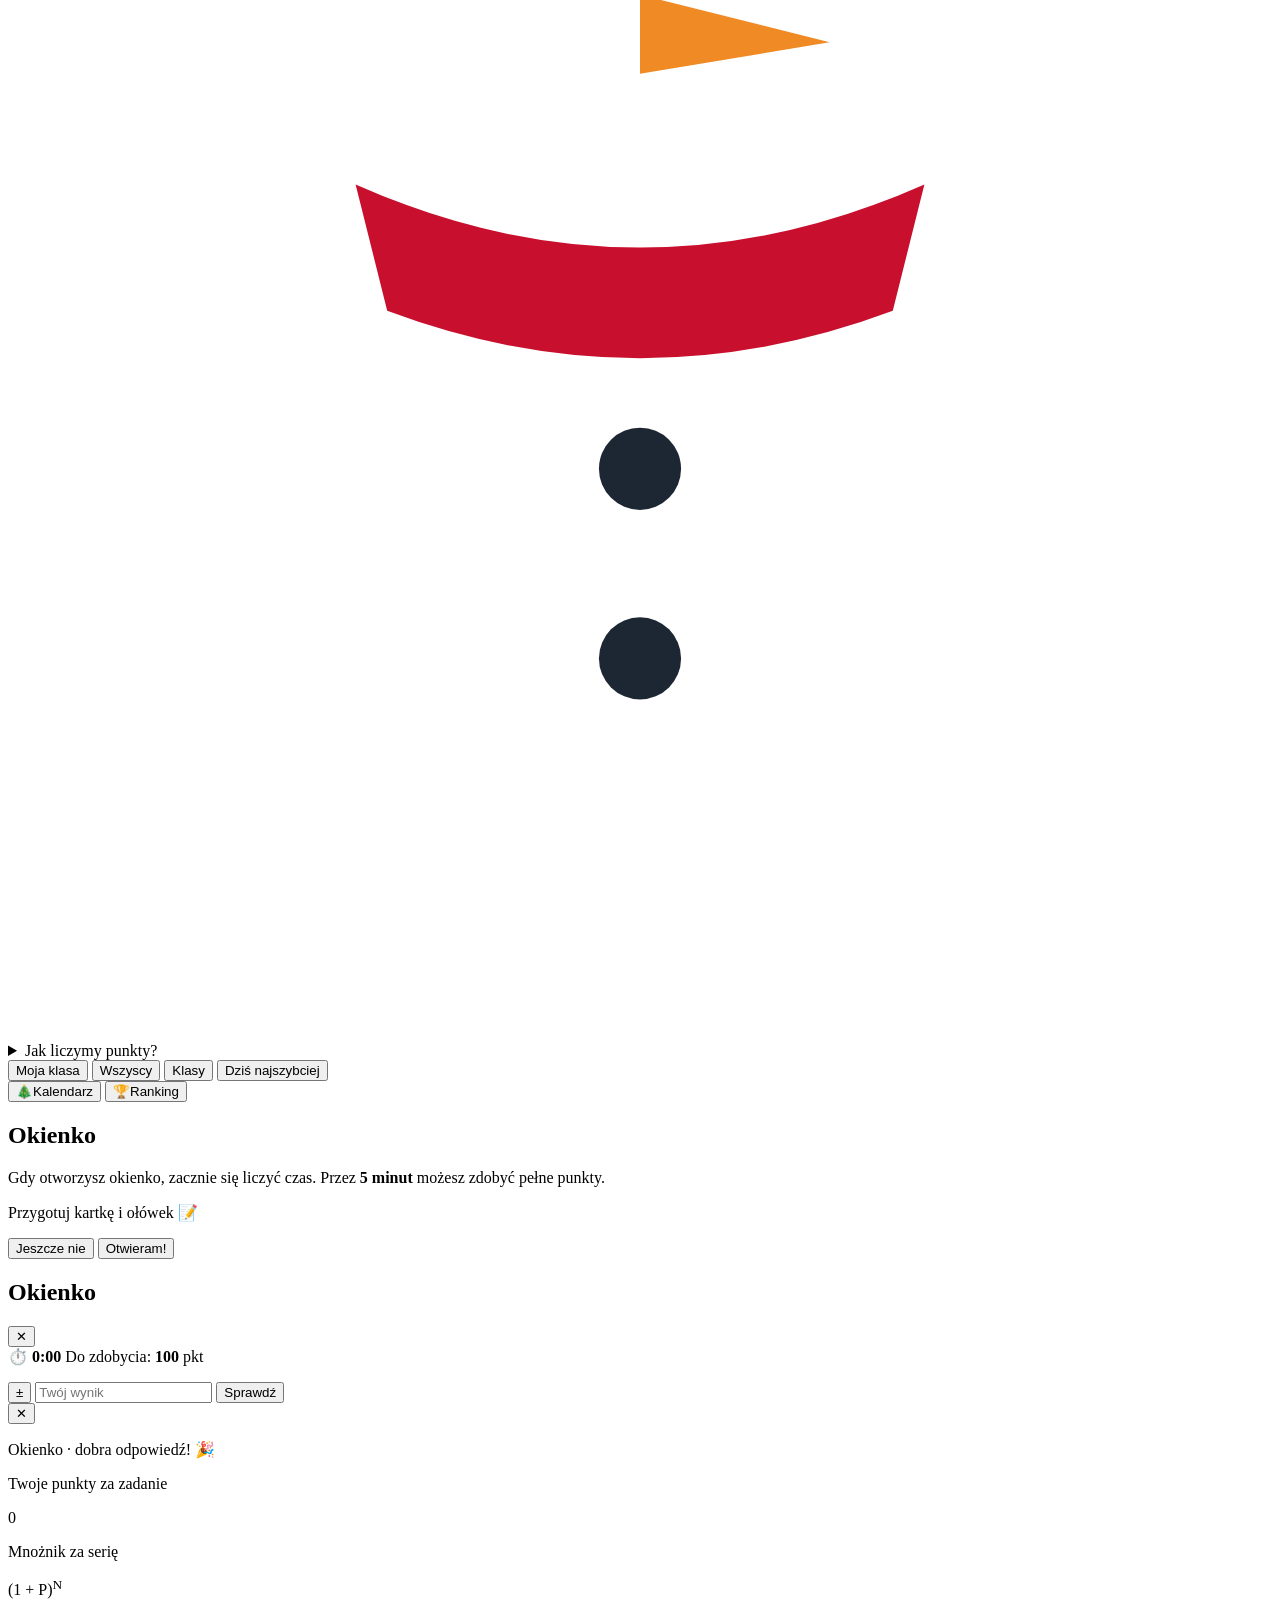
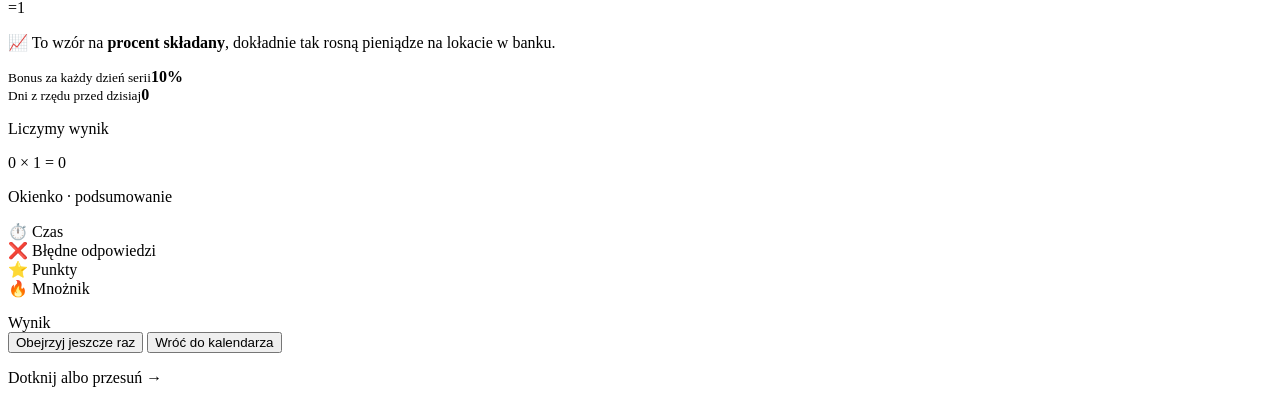
==== commit 07ab1470: "Explain compound interest on the multiplier slide and fix summary slide error" ====
--- a/app/static/index.html
+++ b/app/static/index.html
@@ -11,7 +11,7 @@
   <link rel="manifest" href="/manifest.json">
   <link rel="icon" href="/icon.svg" type="image/svg+xml">
   <link rel="apple-touch-icon" href="/icon.svg">
-  <link rel="stylesheet" href="/style.css">
+  <link rel="stylesheet" href="/style.css?v=202611132337">
 </head>
 <body class="kid">
 <div class="snow"></div>
@@ -180,6 +180,7 @@
     <p class="wr-kicker">Mnożnik za serię</p>
     <div class="wr-formula">(1 + <span class="wr-var" id="wr-p">P</span>)<sup class="wr-var" id="wr-n">N</sup></div>
     <div class="wr-formula wr-result"><span class="wr-eq">=</span><span id="wr-mult">1</span></div>
+    <p class="wr-caption">📈 To wzór na <b>procent składany</b>, dokładnie tak rosną pieniądze na lokacie w banku.</p>
     <div class="wr-facts">
       <div class="wr-fact" id="wr-fact-p"><small>Bonus za każdy dzień serii</small><b id="wr-fact-p-val">10%</b></div>
       <div class="wr-fact" id="wr-fact-n"><small>Dni z rzędu przed dzisiaj</small><b id="wr-fact-n-val">0</b></div>
@@ -220,6 +221,6 @@
   <p class="wr-hint" id="wr-hint">Dotknij albo przesuń →</p>
 </div>
 
-<script src="/kid.js"></script>
+<script src="/kid.js?v=202611132337"></script>
 </body>
 </html>
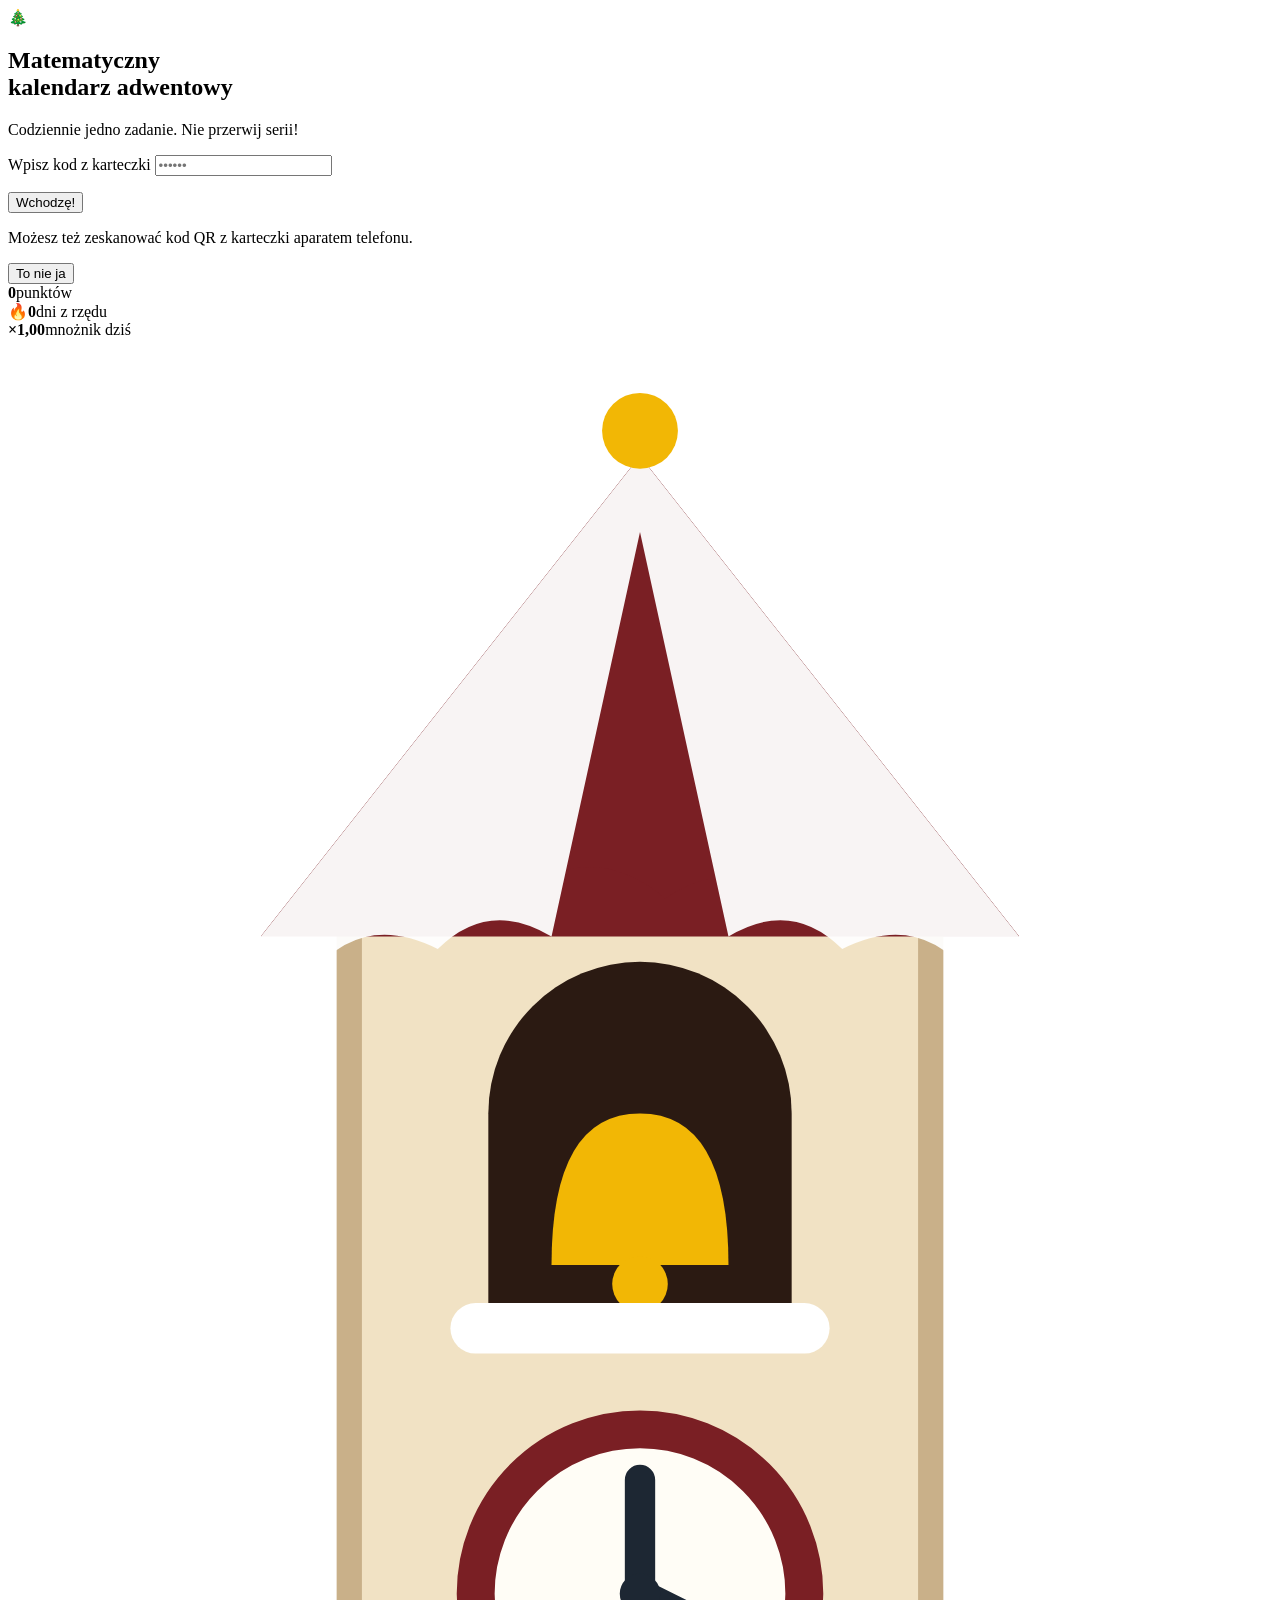
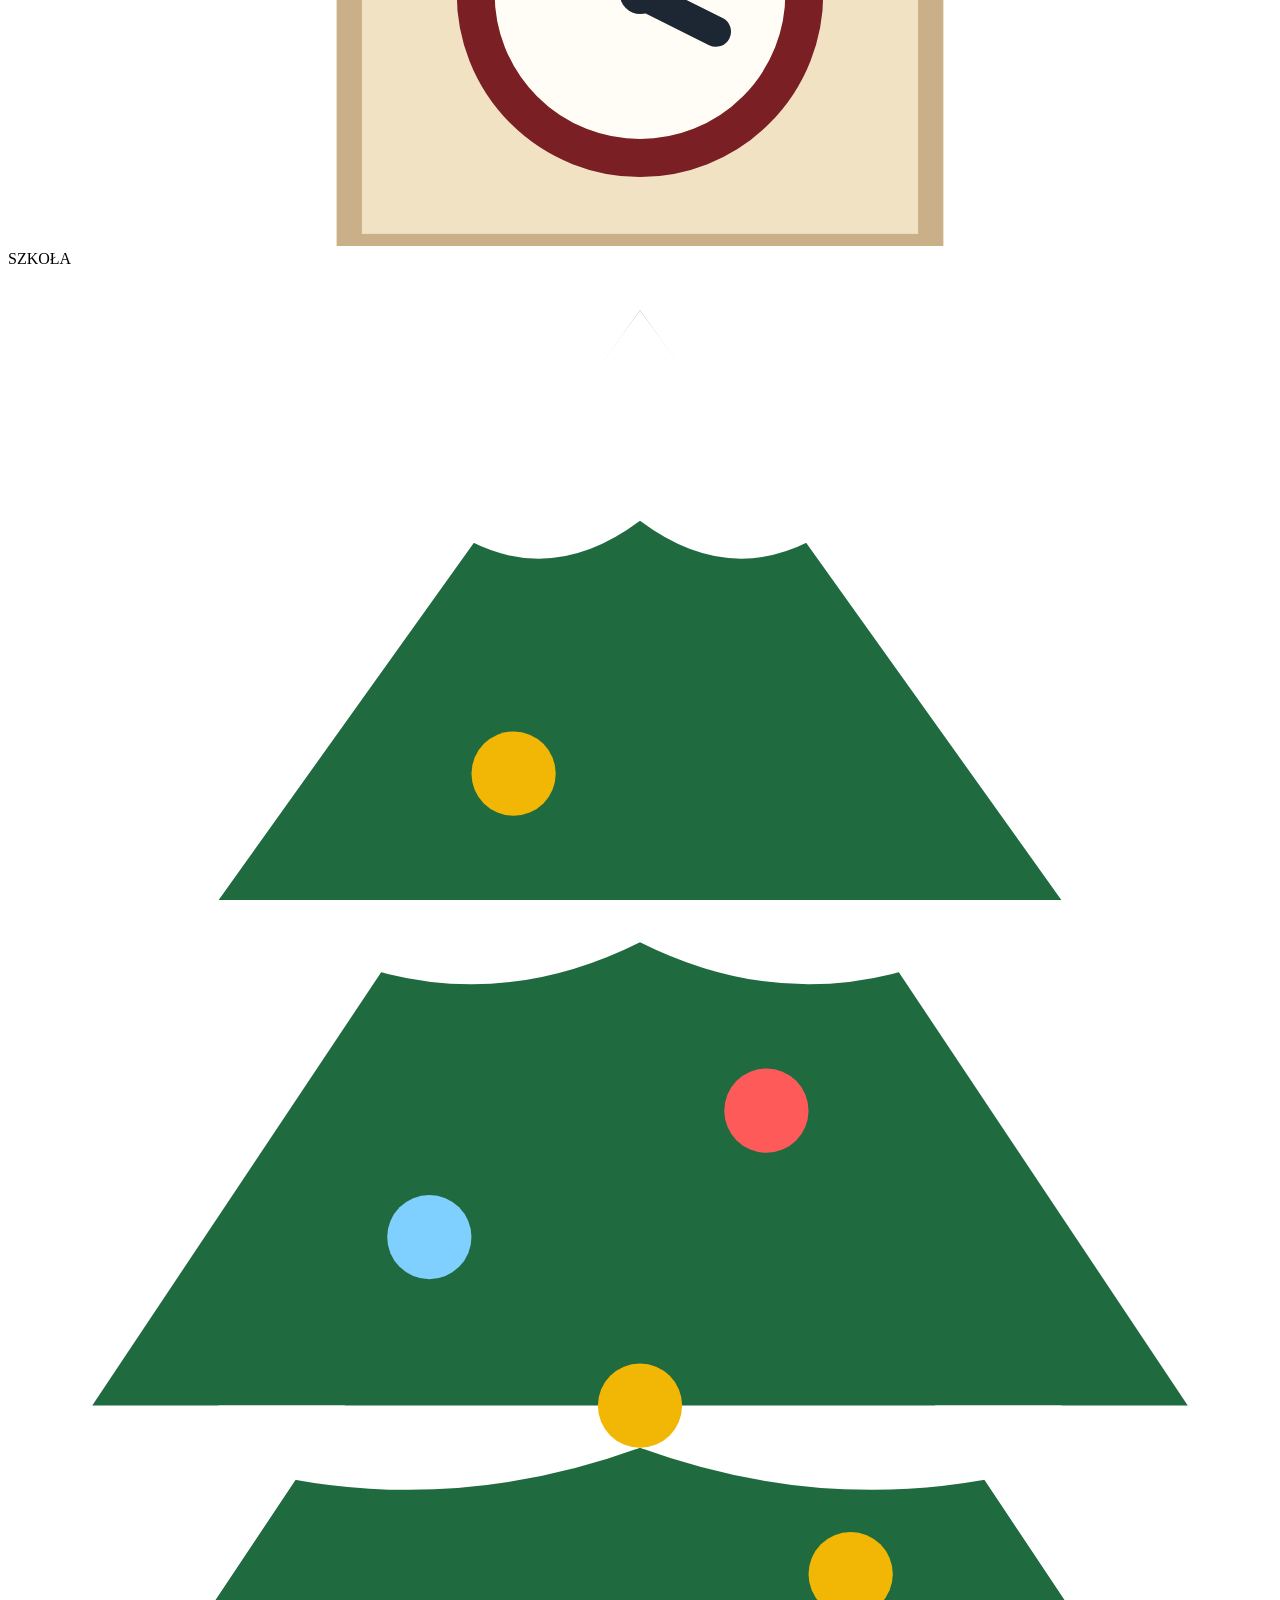
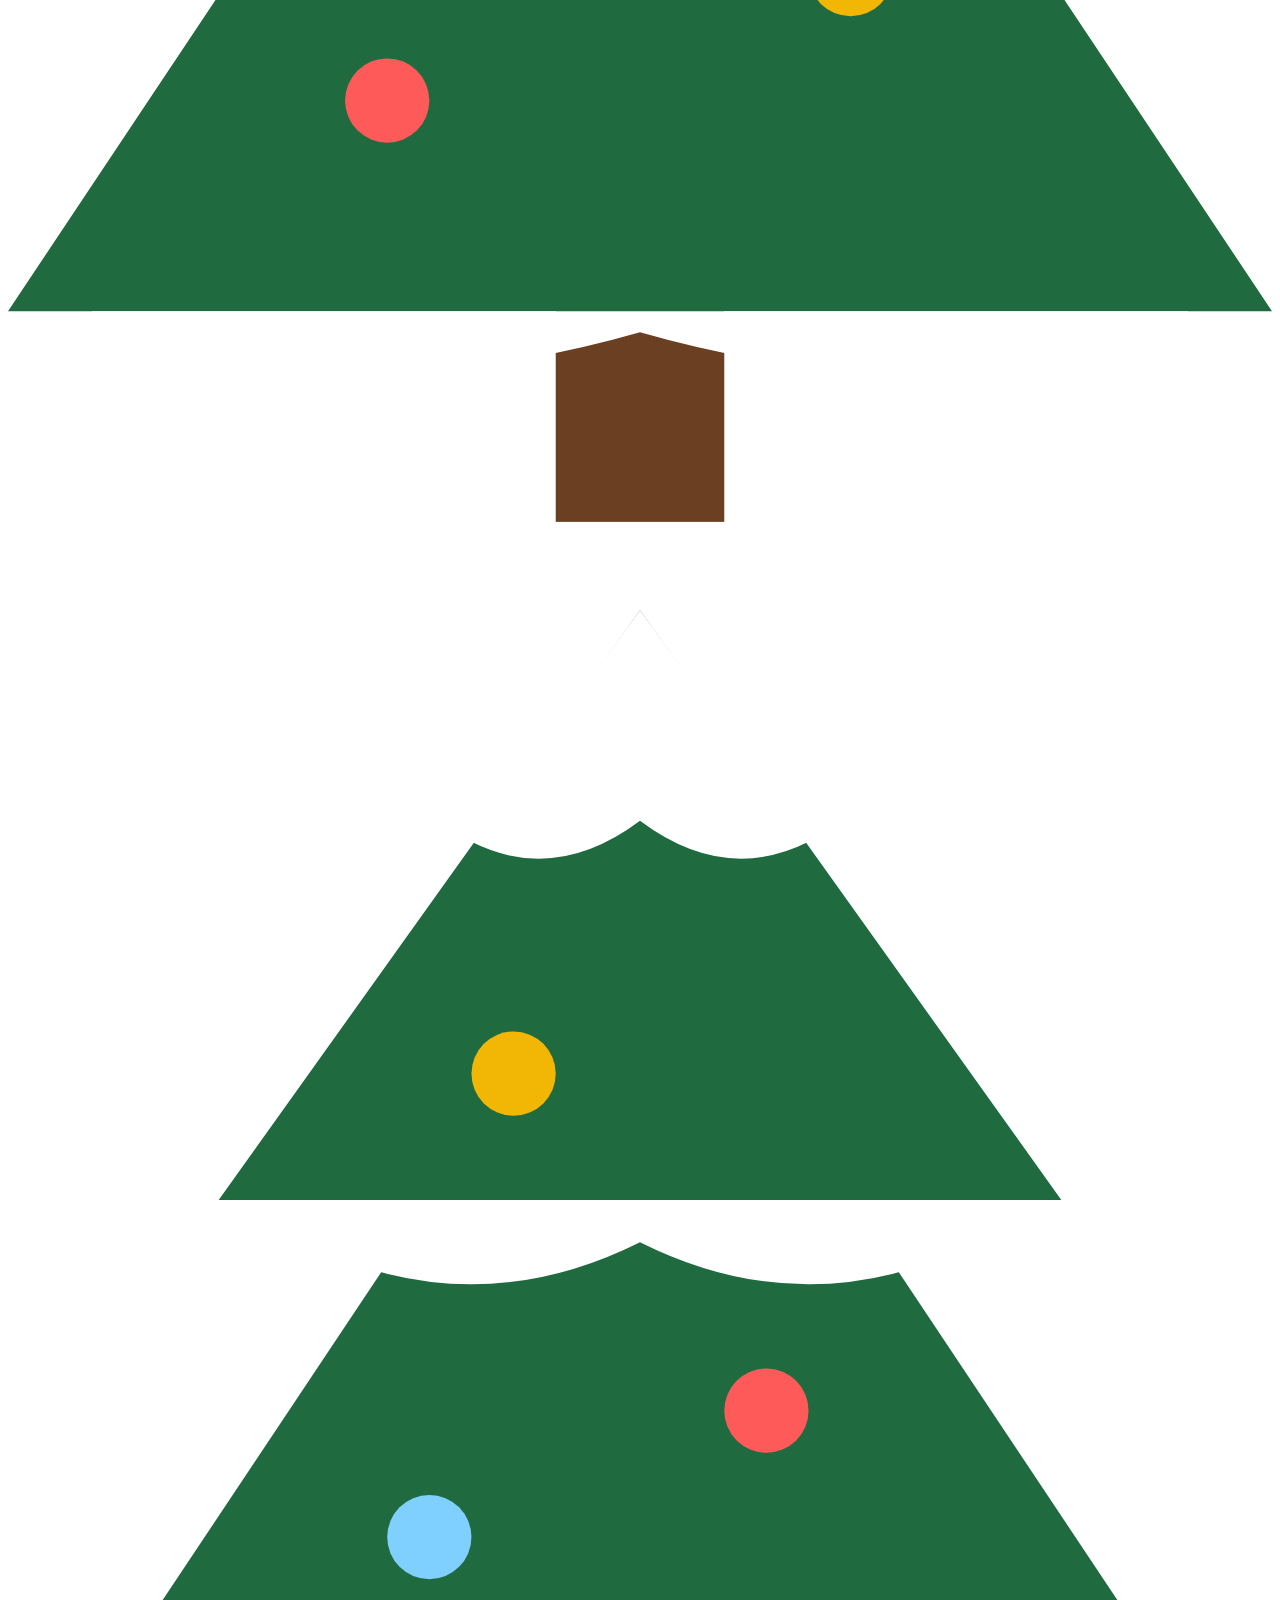
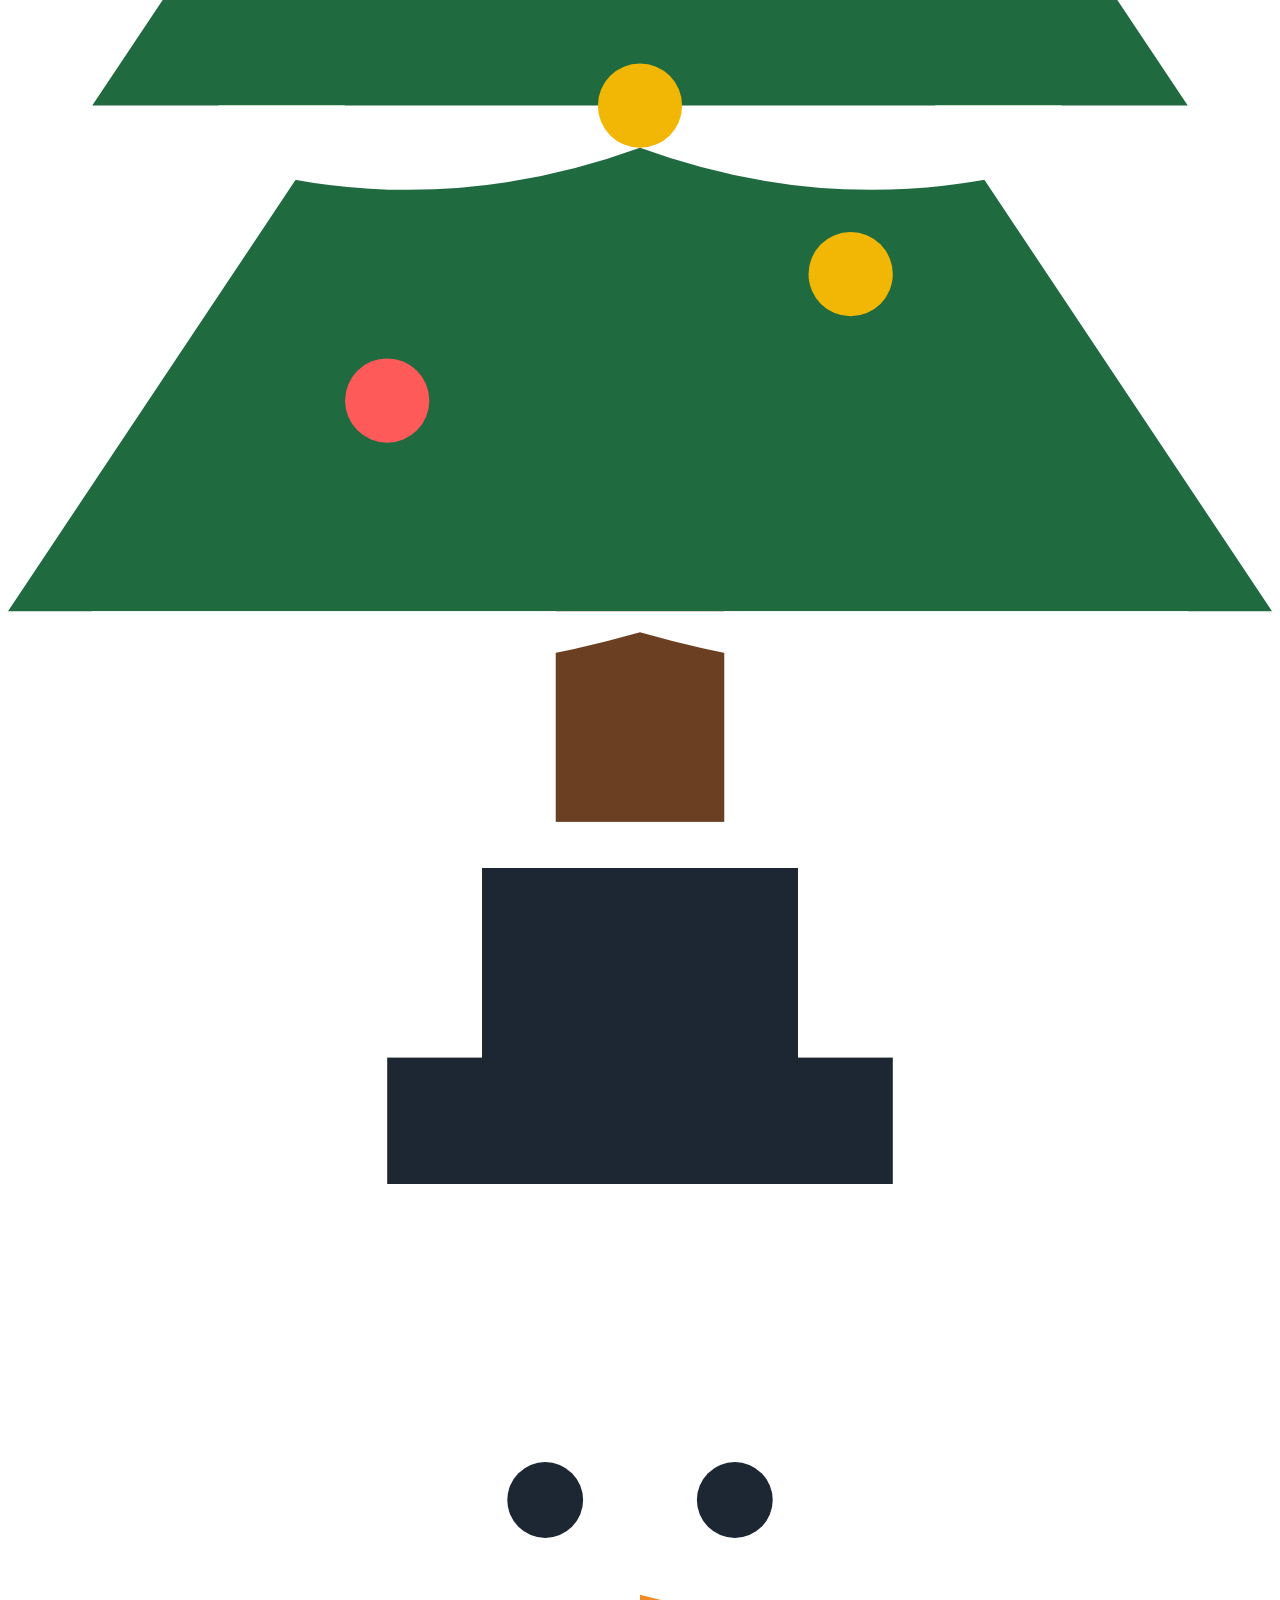
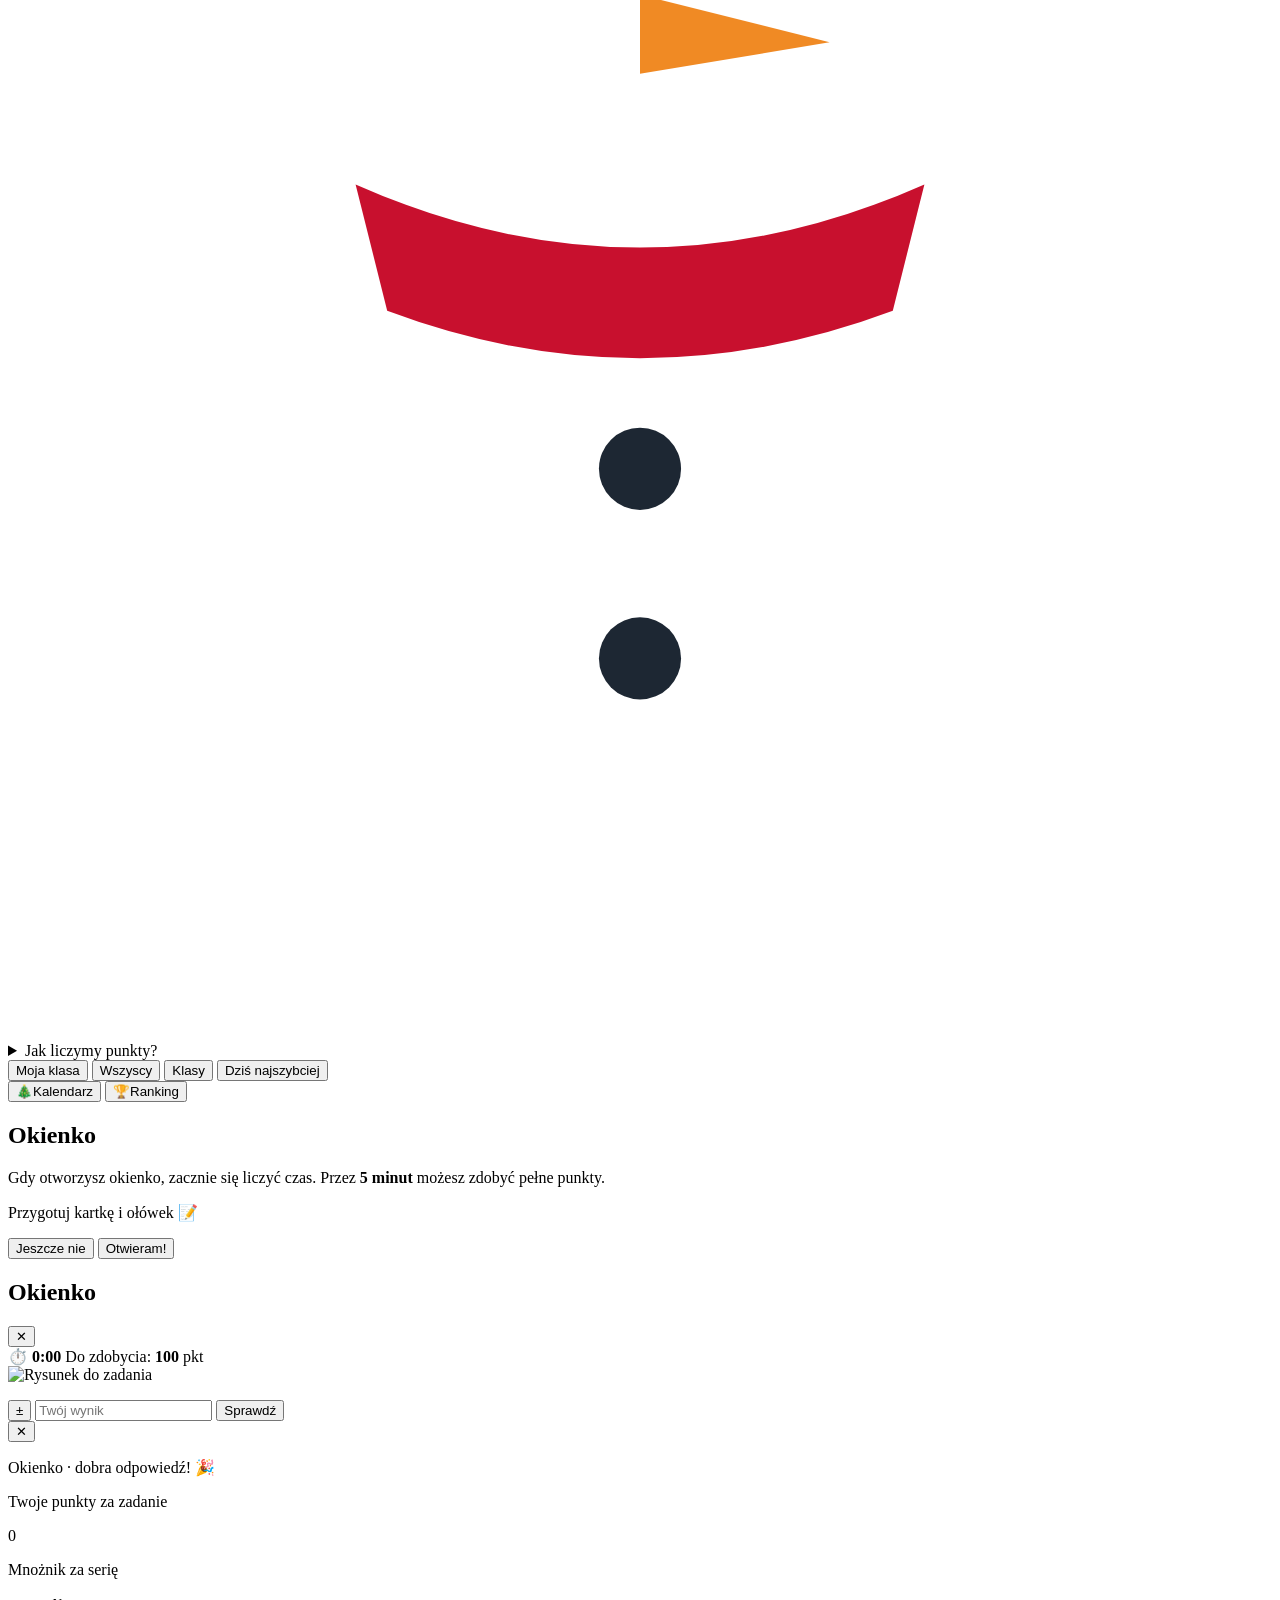
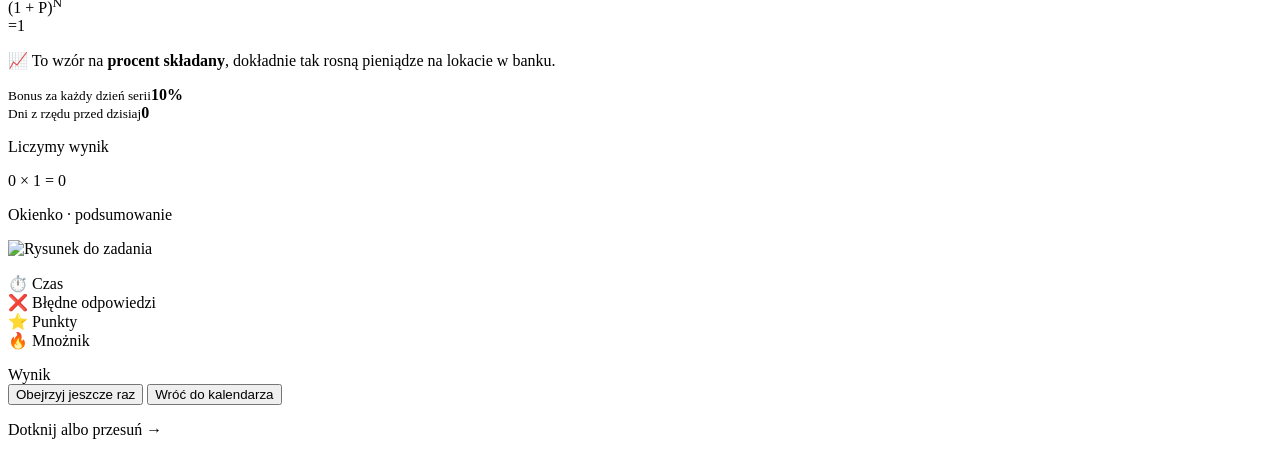
==== commit 0bd4b699: "Support optional SVG drawings for task variants" ====
--- a/app/static/index.html
+++ b/app/static/index.html
@@ -11,7 +11,7 @@
   <link rel="manifest" href="/manifest.json">
   <link rel="icon" href="/icon.svg" type="image/svg+xml">
   <link rel="apple-touch-icon" href="/icon.svg">
-  <link rel="stylesheet" href="/style.css?v=202611132337">
+  <link rel="stylesheet" href="/style.css?v=202611140005">
 </head>
 <body class="kid">
 <div class="snow"></div>
@@ -152,6 +152,7 @@
     </div>
     <div class="sheet-body">
       <div class="task-text" id="task-text"></div>
+      <img class="task-image hidden" id="task-image" alt="Rysunek do zadania">
     </div>
     <form id="answer-form" class="answer-bar">
       <p class="feedback" id="feedback"></p>
@@ -204,6 +205,7 @@
     <p class="wr-kicker">Okienko <span class="wr-day"></span> · podsumowanie</p>
     <div class="wr-card">
       <p class="wr-task" id="wr-task"></p>
+      <img class="task-image wr-image hidden" id="wr-image" alt="Rysunek do zadania">
       <dl class="wr-stats">
         <div><dt>⏱️ Czas</dt><dd id="wr-sum-time"></dd></div>
         <div><dt>❌ Błędne odpowiedzi</dt><dd id="wr-sum-wrong"></dd></div>
@@ -221,6 +223,6 @@
   <p class="wr-hint" id="wr-hint">Dotknij albo przesuń →</p>
 </div>
 
-<script src="/kid.js?v=202611132337"></script>
+<script src="/kid.js?v=202611140005"></script>
 </body>
 </html>
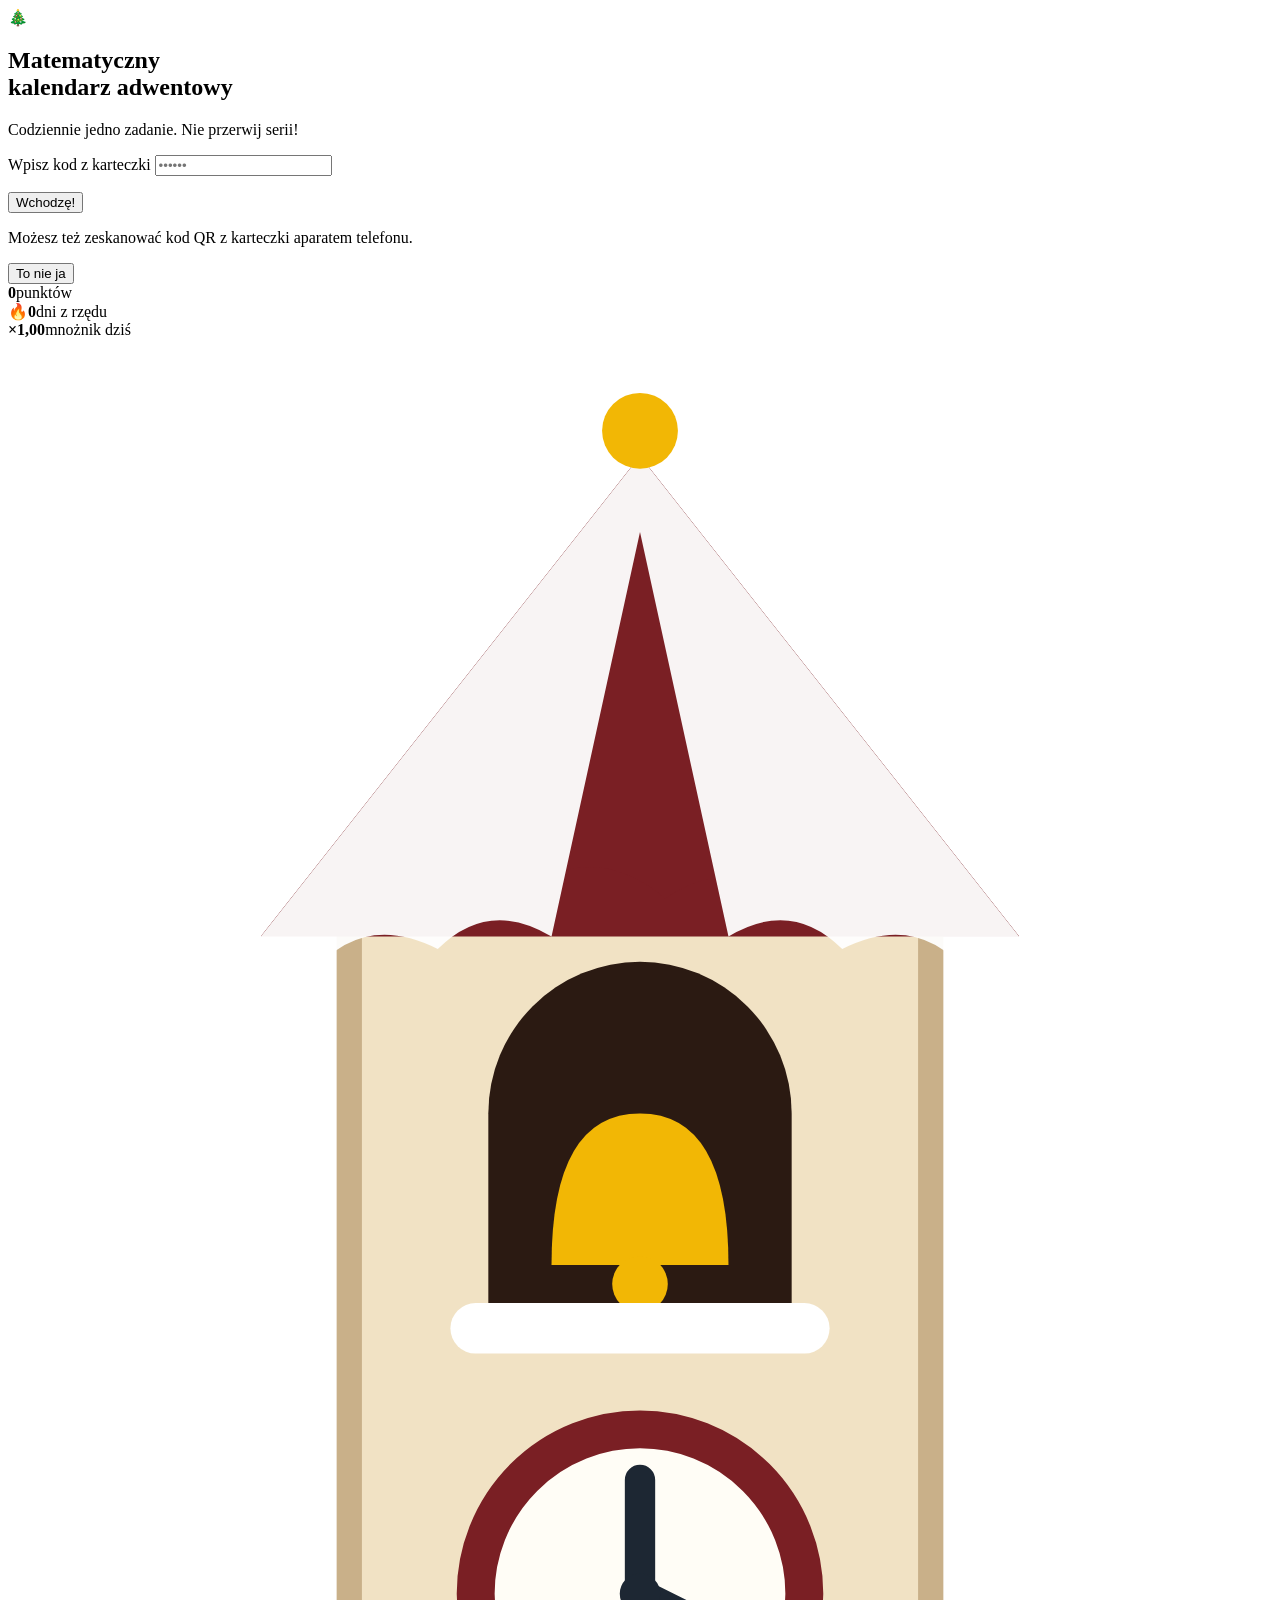
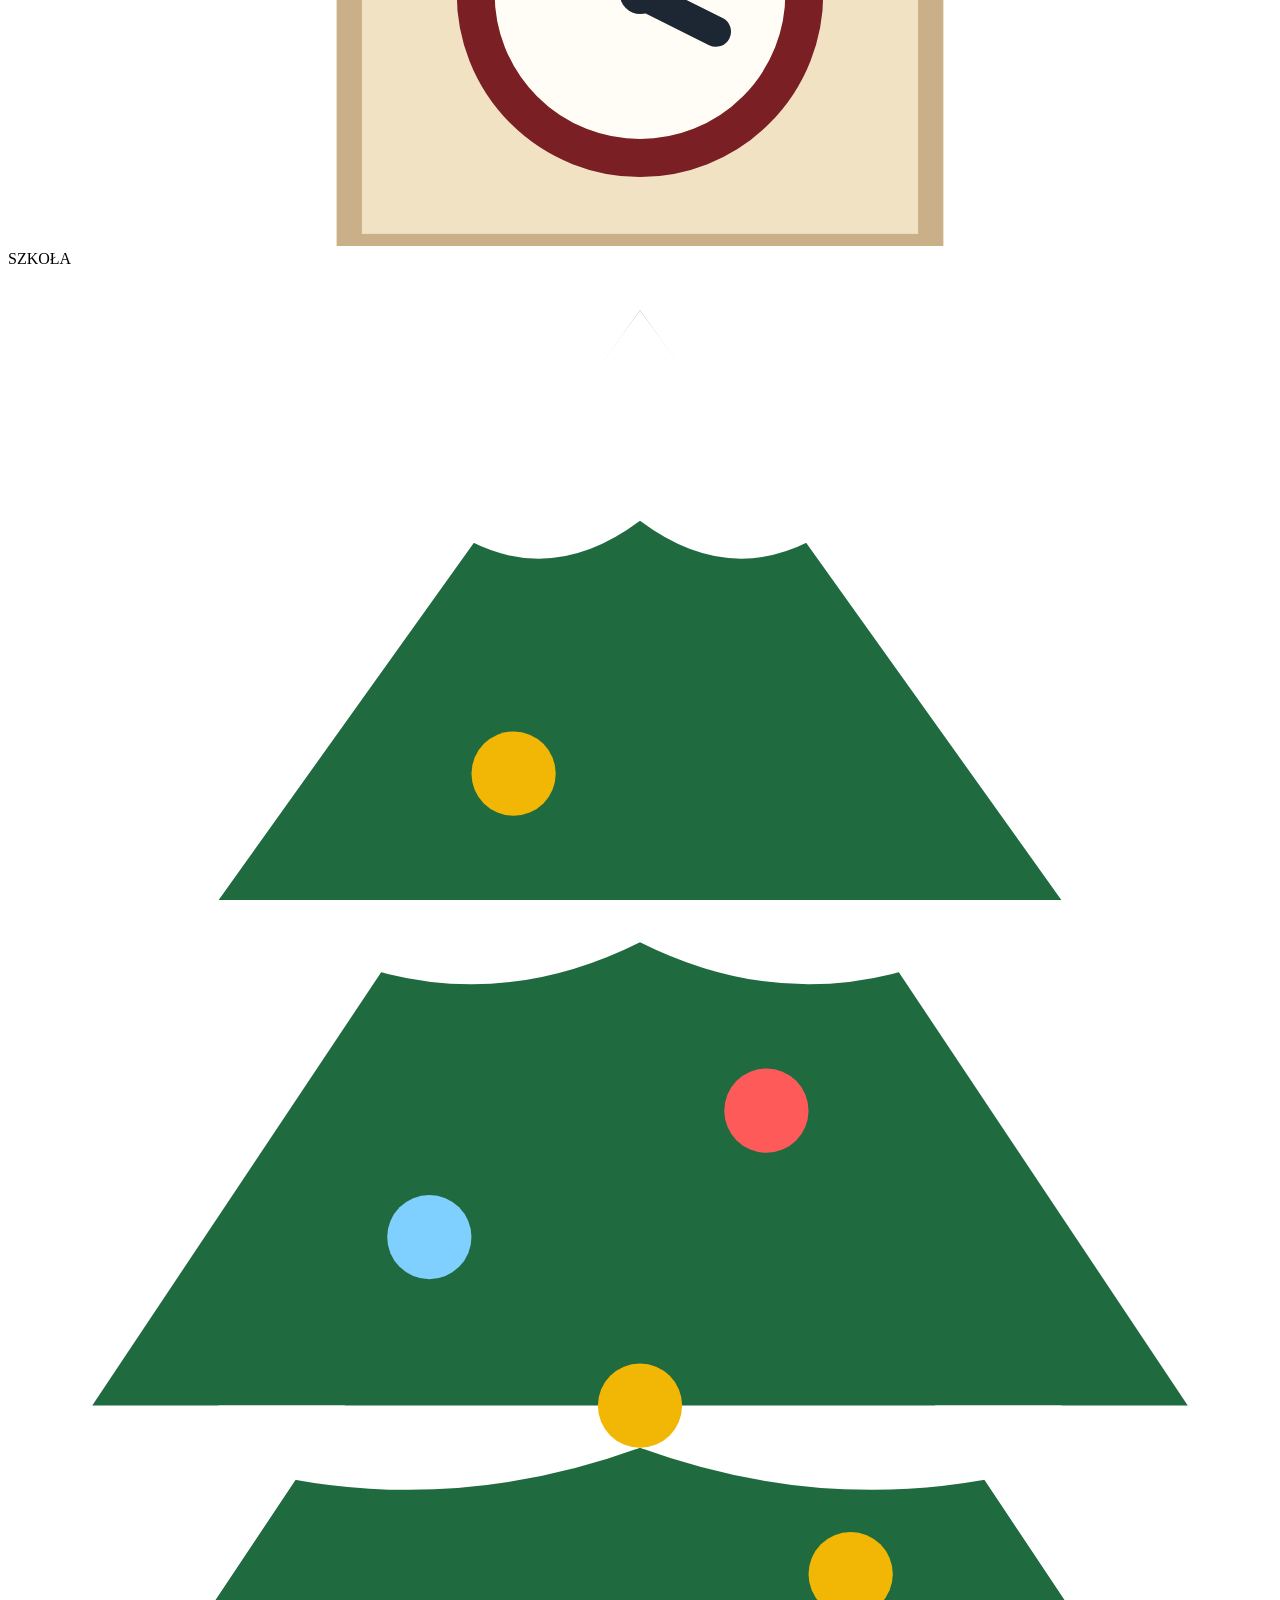
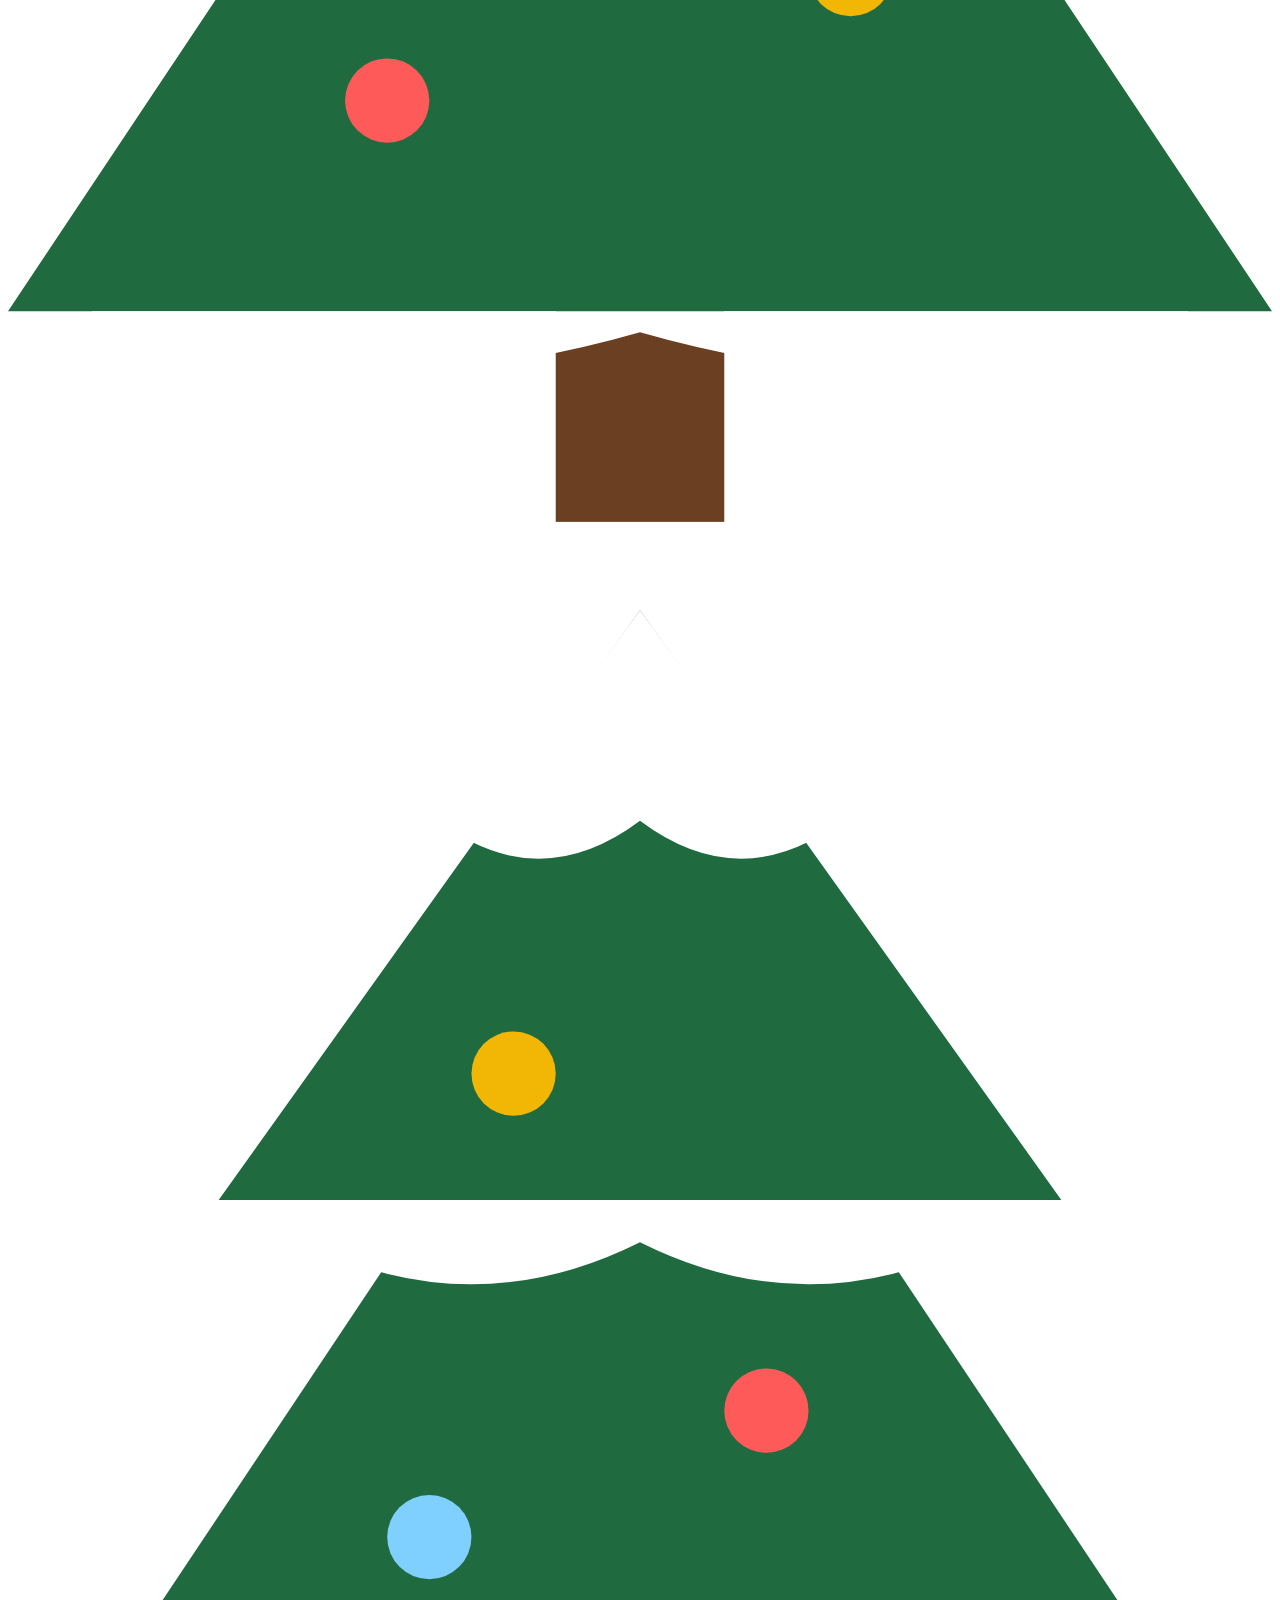
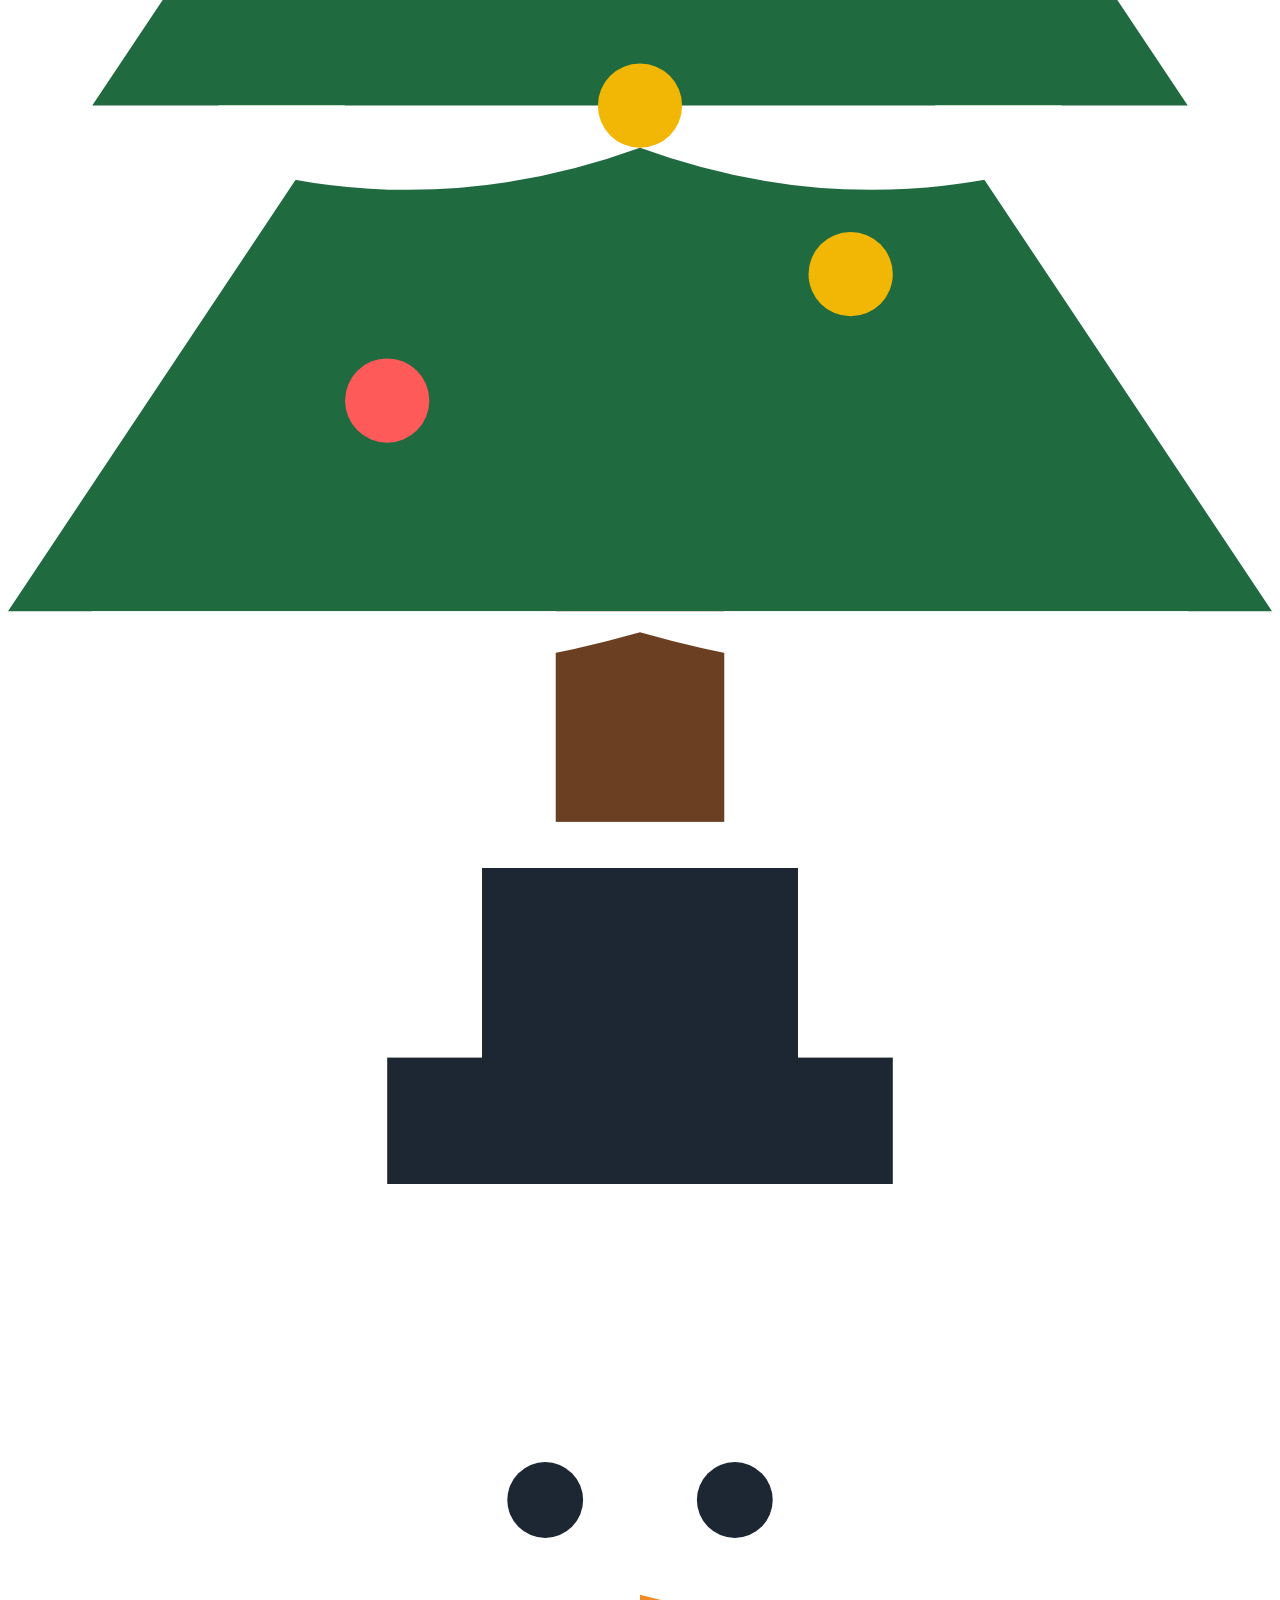
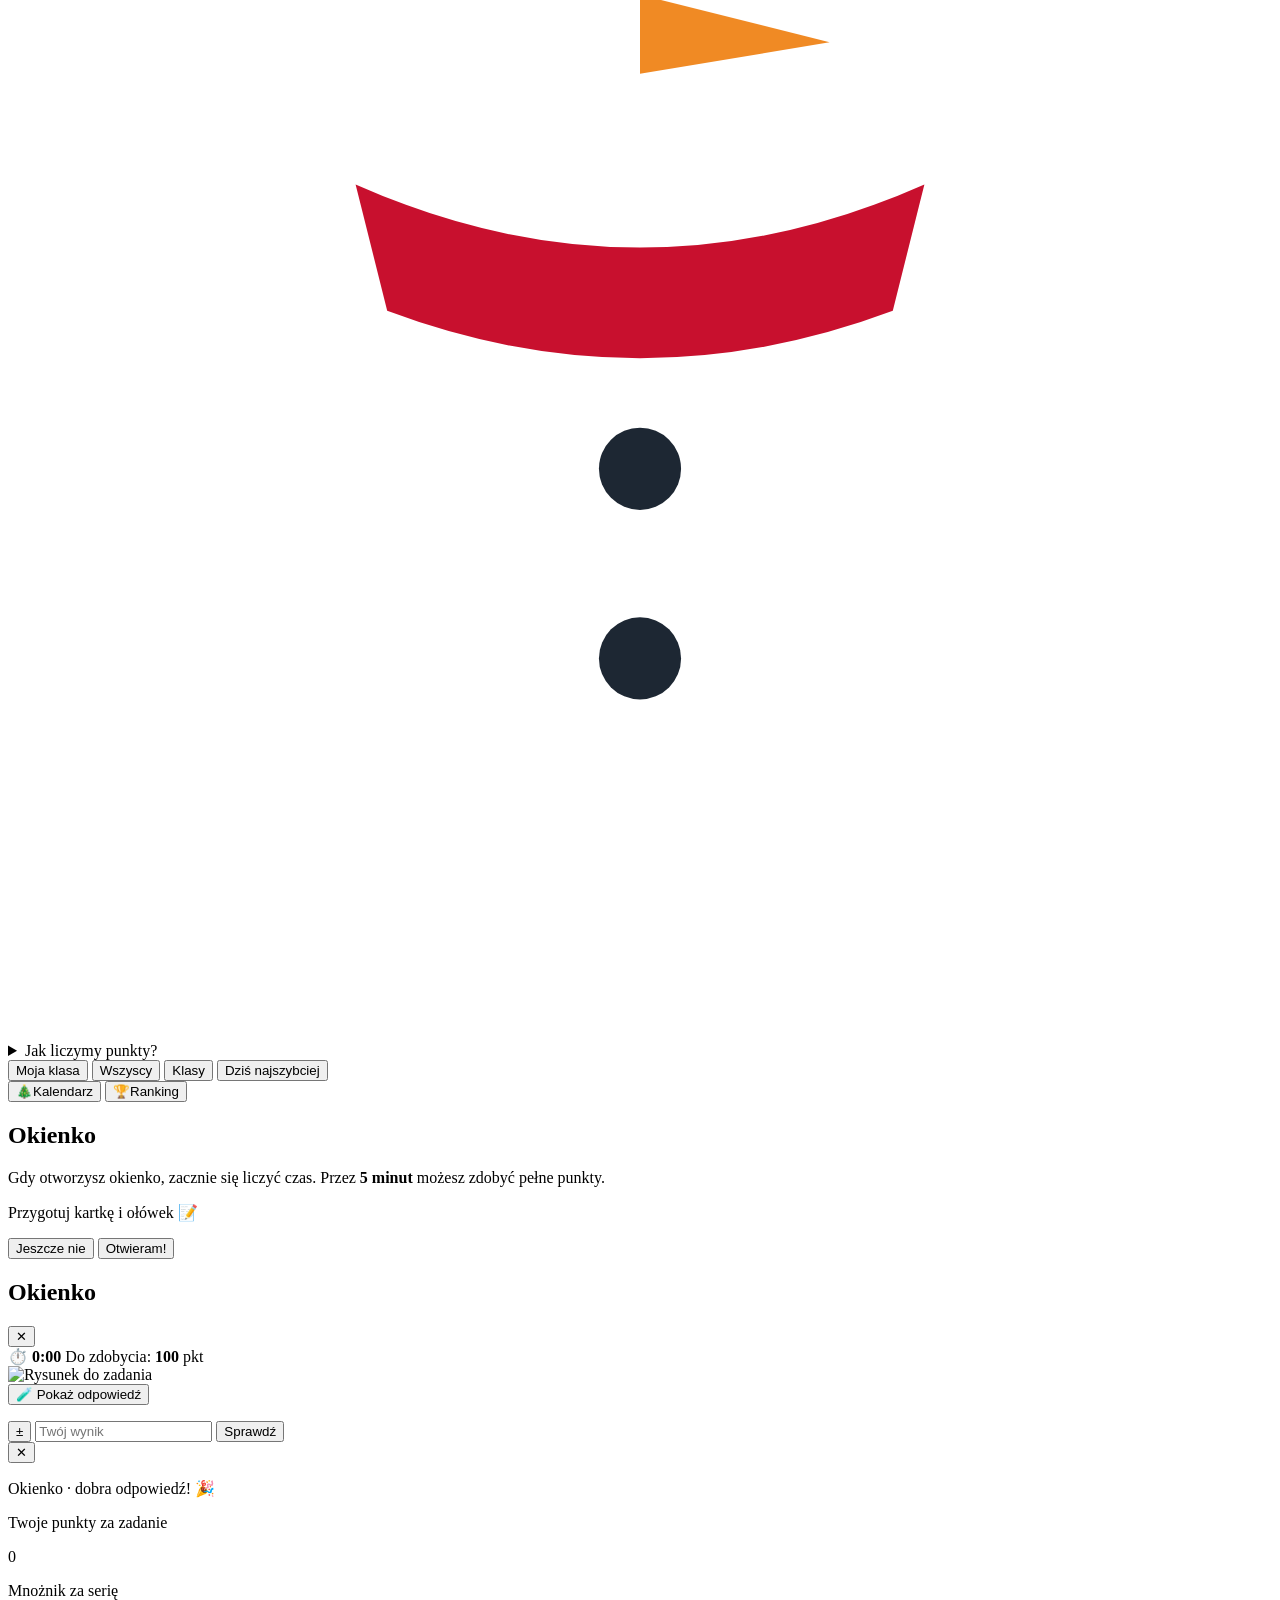
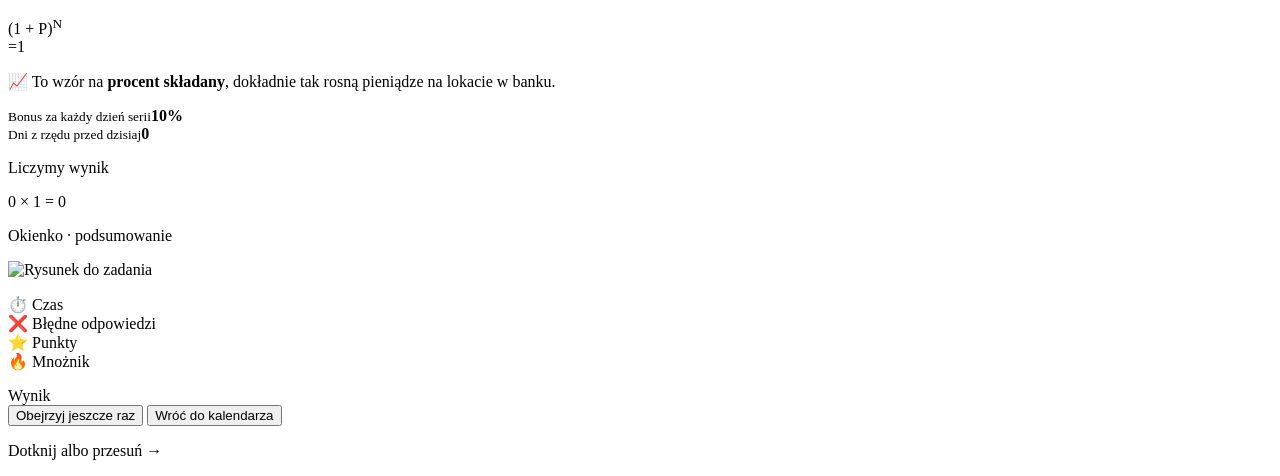
==== commit e92a81b8: "Add a test-mode-only button that reveals the answer" ====
--- a/app/static/index.html
+++ b/app/static/index.html
@@ -11,7 +11,7 @@
   <link rel="manifest" href="/manifest.json">
   <link rel="icon" href="/icon.svg" type="image/svg+xml">
   <link rel="apple-touch-icon" href="/icon.svg">
-  <link rel="stylesheet" href="/style.css?v=202611140005">
+  <link rel="stylesheet" href="/style.css?v=202611140010">
 </head>
 <body class="kid">
 <div class="snow"></div>
@@ -153,6 +153,10 @@
     <div class="sheet-body">
       <div class="task-text" id="task-text"></div>
       <img class="task-image hidden" id="task-image" alt="Rysunek do zadania">
+      <div class="reveal hidden" id="reveal-box">
+        <button type="button" class="btn secondary small" id="reveal-answer">🧪 Pokaż odpowiedź</button>
+        <span id="revealed"></span>
+      </div>
     </div>
     <form id="answer-form" class="answer-bar">
       <p class="feedback" id="feedback"></p>
@@ -223,6 +227,6 @@
   <p class="wr-hint" id="wr-hint">Dotknij albo przesuń →</p>
 </div>
 
-<script src="/kid.js?v=202611140005"></script>
+<script src="/kid.js?v=202611140010"></script>
 </body>
 </html>
